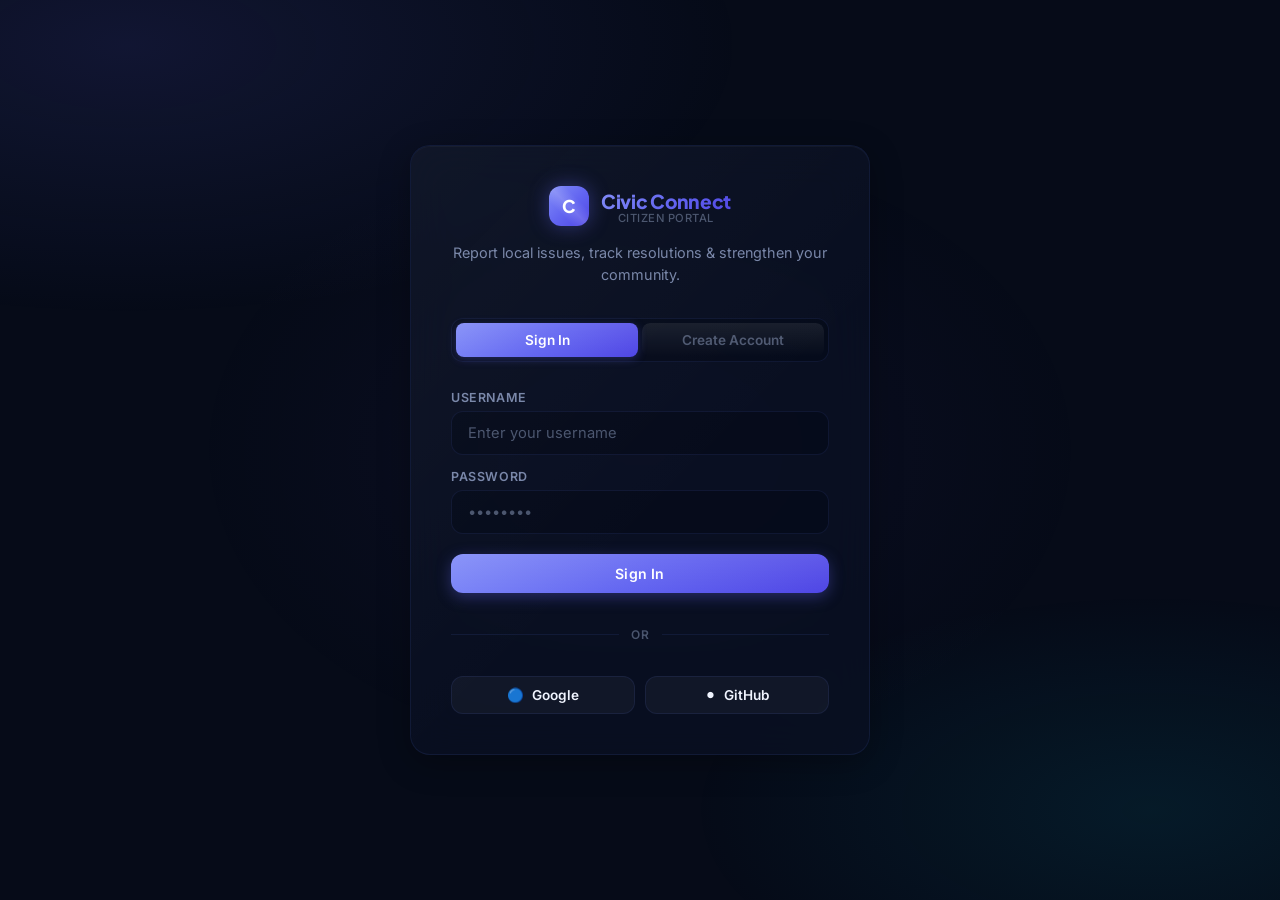
==== dashboard-admin.html @ ac851886 "first commit to main" ====
<!DOCTYPE html>
<html lang="en">
<head>
    <meta charset="UTF-8">
    <meta name="viewport" content="width=device-width, initial-scale=1.0">
    <title>Civic Connect — Admin Control Center</title>
    <meta name="description" content="Super admin and manager control panel for Civic Connect.">
    <link rel="icon" href="data:image/svg+xml,<svg xmlns='http://www.w3.org/2000/svg' viewBox='0 0 100 100'><text y='.9em' font-size='90'>🏛️</text></svg>">
    <link rel="stylesheet" href="css/style.css">
</head>
<body>
    <div id="globalLoader"><div class="spinner"></div><p class="spinner-text">Loading...</p></div>
    <div class="toast-container" id="toastContainer"></div>

    <!-- SIDEBAR -->
    <aside class="drawer" id="sidebarDrawer">
        <div>
            <div class="drawer-header">
                <div class="brand">
                    <div class="brand-logo" style="background: var(--danger-gradient);">C</div>
                    <div>
                        <div class="brand-name">Civic Connect</div>
                        <span class="brand-tagline">Control Center</span>
                    </div>
                </div>
            </div>
            <span class="nav-section-label">Management</span>
            <ul class="nav-list">
                <li class="nav-item active" data-tab="dashboard" onclick="switchViewTab('dashboard')">
                    <span class="nav-icon">📊</span> Overview
                </li>
                <li class="nav-item" data-tab="categories" onclick="switchViewTab('categories')">
                    <span class="nav-icon">🗂️</span> Categories
                </li>
                <li class="nav-item" data-tab="complaints" onclick="switchViewTab('complaints')">
                    <span class="nav-icon">📋</span> All Complaints
                </li>
                <li class="nav-item" data-tab="users" onclick="switchViewTab('users')">
                    <span class="nav-icon">🔐</span> User Directory
                </li>
            </ul>
        </div>
        <div class="drawer-footer">
            <div class="user-pill">
                <div class="user-avatar" id="avatarLetter" style="background: var(--danger-gradient);">S</div>
                <div class="user-info">
                    <span class="user-name" id="profileShortName">Super Admin</span>
                    <span class="user-role" id="profileShortRole">SUPER ADMIN</span>
                </div>
            </div>
            <button class="btn-danger btn-sm" onclick="handleLogout()" style="width: 100%;">Sign Out</button>
        </div>
    </aside>

    <!-- MAIN CONTENT -->
    <main class="main-content">

        <!-- ===== OVERVIEW ===== -->
        <section id="panel-dashboard" class="view-panel active">
            <div class="welcome-banner glass-card" style="background: linear-gradient(135deg, rgba(244,63,94,0.12) 0%, rgba(139,92,246,0.08) 50%, rgba(8,15,31,0.7) 100%); border-color: rgba(244,63,94,0.2);">
                <h1>Control Center, <span id="welcomeUserTitle" style="background: var(--danger-gradient); -webkit-background-clip: text; -webkit-text-fill-color: transparent; background-clip: text;">Admin</span> ⚡</h1>
                <p>Manage system categories, staff accounts, and oversee all citizen complaints.</p>
            </div>
            <div class="stats-grid">
                <div class="glass-card stat-card">
                    <div class="stat-card-top">
                        <span class="stat-label">Server Status</span>
                        <div class="stat-icon success">🖥️</div>
                    </div>
                    <div style="display: flex; align-items: center; gap: 6px;">
                        <div style="width:8px; height:8px; border-radius:50%; background: var(--emerald); box-shadow: 0 0 8px rgba(16,185,129,0.6); animation: pulse 2s infinite;"></div>
                        <span style="color: var(--emerald); font-weight: 700; font-size: 0.9rem;">ONLINE</span>
                    </div>
                </div>
                <div class="glass-card stat-card">
                    <div class="stat-card-top">
                        <span class="stat-label">Your Role</span>
                        <div class="stat-icon danger">🎭</div>
                    </div>
                    <div class="stat-value" id="statUserRole" style="font-size: 0.85rem;">SUPER_ADMIN</div>
                </div>
                <div class="glass-card stat-card">
                    <div class="stat-card-top">
                        <span class="stat-label">Username</span>
                        <div class="stat-icon warning">🪪</div>
                    </div>
                    <div class="stat-value" id="statUsername" style="font-size: 1rem;">—</div>
                </div>
            </div>
        </section>

        <!-- ===== CATEGORIES ===== -->
        <section id="panel-categories" class="view-panel">
            <div class="page-header">
                <h1>System Categories</h1>
                <p>Manage complaint categories that citizens can choose from.</p>
            </div>

            <!-- Add Category Form -->
            <div class="glass-card section-card" style="margin-bottom: 20px;">
                <div class="section-card-header">
                    <h2>Add New Category</h2>
                </div>
                <form id="adminCategoryForm">
                    <div class="form-grid">
                        <div class="form-group">
                            <label>Category Name</label>
                            <div class="input-wrapper">
                                <input type="text" id="catName" placeholder="E.g. Broken Streetlights" required>
                            </div>
                        </div>
                        <div class="form-group">
                            <label>Category Type</label>
                            <div class="input-wrapper">
                                <select id="catType" required>
                                    <option value="" disabled selected>Loading types...</option>
                                </select>
                            </div>
                        </div>
                        <div class="form-group full-width">
                            <button type="submit" class="btn-primary">➕ Create Category</button>
                        </div>
                    </div>
                </form>
            </div>

            <!-- Categories List -->
            <div class="glass-card section-card">
                <div class="section-card-header">
                    <h2>Existing Categories</h2>
                    <button class="btn-secondary btn-sm" onclick="loadSystemCategories()">↻ Refresh</button>
                </div>
                <div id="categoriesListContainer">
                    <div class="empty-state"><div class="spinner"></div></div>
                </div>
            </div>
        </section>

        <!-- ===== ALL COMPLAINTS ===== -->
        <section id="panel-complaints" class="view-panel">
            <div class="page-header">
                <h1>Complaints Management</h1>
                <p>View and manage all citizen complaints across the system.</p>
            </div>

            <!-- Manage Complaint Form -->
            <div class="glass-card section-card" style="margin-bottom: 20px;">
                <div class="section-card-header">
                    <h2>Manage Complaint</h2>
                    <span style="color: var(--text-muted); font-size: 0.8rem;">Click "Manage" in the table below to auto-fill this form</span>
                </div>
                <form id="manageComplaintForm">
                    <div class="form-grid">
                        <div class="form-group full-width">
                            <label>Complaint ID <span style="color:var(--text-muted); font-weight:400; text-transform:none;">(auto-filled)</span></label>
                            <div class="input-wrapper">
                                <input type="text" id="mgmtComplainId" placeholder="Click Manage in table below" readonly required style="cursor:not-allowed; opacity: 0.7;">
                            </div>
                        </div>
                        <div class="form-group">
                            <label>Override Status</label>
                            <div class="input-wrapper">
                                <select id="mgmtStatus">
                                    <option value="">— No change —</option>
                                    <option value="PENDING">PENDING</option>
                                    <option value="ASSIGNED">ASSIGNED</option>
                                    <option value="IN_PROGRESS">IN_PROGRESS</option>
                                    <option value="COMPLETED">COMPLETED</option>
                                    <option value="REJECTED">REJECTED</option>
                                </select>
                            </div>
                        </div>
                        <div class="form-group">
                            <label>Override Priority</label>
                            <div class="input-wrapper">
                                <select id="mgmtPriority">
                                    <option value="">— No change —</option>
                                    <option value="LOW">LOW</option>
                                    <option value="MEDIUM">MEDIUM</option>
                                    <option value="HIGH">HIGH</option>
                                </select>
                            </div>
                        </div>
                        <div class="form-group full-width">
                            <label>Assign Officer <span style="color:var(--text-muted); font-weight:400; text-transform:none;">(optional — auto-sets status to ASSIGNED)</span></label>
                            <div class="input-wrapper">
                                <select id="mgmtOfficerId">
                                    <option value="" selected>— No change / Unassigned —</option>
                                </select>
                            </div>
                        </div>
                        <div class="form-group full-width">
                            <button type="submit" class="btn-primary">⚡ Apply Changes</button>
                        </div>
                    </div>
                </form>
            </div>

            <!-- All Complaints Table -->
            <div class="glass-card section-card">
                <div class="section-card-header">
                    <h2>All Complaints</h2>
                    <button class="btn-secondary btn-sm" onclick="loadAllComplaints()">↻ Refresh</button>
                </div>
                <div id="allComplaintsContainer">
                    <div class="empty-state"><div class="spinner"></div></div>
                </div>
            </div>
        </section>

        <!-- ===== USER & ROLE MANAGEMENT ===== -->
        <section id="panel-users" class="view-panel">
            <div class="page-header">
                <h1>User &amp; Role Management</h1>
                <p>Manage system roles, officer assignments, and account statuses.</p>
            </div>

            <!-- Controls Grid -->
            <div class="form-grid" style="grid-template-columns: 1fr 1fr; margin-bottom: 20px;">
                <!-- Assign Role Form -->
                <div class="glass-card section-card">
                    <div class="section-card-header">
                        <h2>🎖️ Assign Role</h2>
                    </div>
                    <form id="adminRoleForm">
                        <div class="form-stack">
                            <div class="form-group">
                                <label>Target User</label>
                                <div class="input-wrapper">
                                    <select id="roleProfileId" required>
                                        <option value="" disabled selected>Loading users...</option>
                                    </select>
                                </div>
                            </div>
                            <div class="form-group">
                                <label>Role to Assign</label>
                                <div class="input-wrapper">
                                    <select id="roleNameInput" required>
                                        <option value="ROLE_CITIZEN">CITIZEN — Standard User</option>
                                        <option value="ROLE_OFFICER">OFFICER — Field Staff</option>
                                        <option value="ROLE_MANAGER">MANAGER — Operations Lead</option>
                                        <option value="ROLE_SUPER_ADMIN">SUPER ADMIN — Full Access</option>
                                    </select>
                                </div>
                            </div>
                            <button type="submit" class="btn-primary" style="margin-top: 6px;">🎖️ Update User Role</button>
                        </div>
                    </form>
                </div>

                <!-- Account Status Form -->
                <div class="glass-card section-card">
                    <div class="section-card-header">
                        <h2>🔒 Account Status Control</h2>
                    </div>
                    <form id="adminUserForm">
                        <div class="form-stack">
                            <div class="form-group">
                                <label>Target User</label>
                                <div class="input-wrapper">
                                    <select id="staffProfileId" required>
                                        <option value="" disabled selected>Loading users...</option>
                                    </select>
                                </div>
                            </div>
                            <div class="form-group">
                                <label>Account Status</label>
                                <div class="input-wrapper">
                                    <select id="staffStatus" required>
                                        <option value="ACTIVE">✅ ACTIVE</option>
                                        <option value="SUSPENDED">🚫 SUSPENDED</option>
                                        <option value="INACTIVE">⏸️ INACTIVE</option>
                                    </select>
                                </div>
                            </div>
                            <div class="form-group">
                                <label>Status Audit Note</label>
                                <div class="input-wrapper">
                                    <input type="text" id="staffReason" placeholder="Reason for status change..." required>
                                </div>
                            </div>
                            <button type="submit" class="btn-primary" style="margin-top: 6px;">🔒 Update Account Status</button>
                        </div>
                    </form>
                </div>
            </div>

            <!-- Dedicated Create Officer Card -->
            <div class="glass-card section-card" style="margin-bottom: 20px;">
                <div class="section-card-header">
                    <h2>🛡️ Create &amp; Provision New Officer</h2>
                    <span style="font-size:0.78rem; color:var(--text-muted);">Promote User to Field Officer &amp; Set Initial Status</span>
                </div>
                <form id="createOfficerForm">
                    <div class="form-grid">
                        <div class="form-group full-width">
                            <label>Target User Profile</label>
                            <div class="input-wrapper">
                                <select id="officerTargetProfileId" required>
                                    <option value="" disabled selected>Select user profile...</option>
                                </select>
                            </div>
                        </div>
                        <div class="form-group">
                            <label>Initial Status</label>
                            <div class="input-wrapper">
                                <select id="officerAccountStatus" required>
                                    <option value="ACTIVE" selected>✅ ACTIVE</option>
                                    <option value="INACTIVE">⏸️ INACTIVE</option>
                                </select>
                            </div>
                        </div>
                        <div class="form-group">
                            <label>Provisioning Reason / Department Note</label>
                            <div class="input-wrapper">
                                <input type="text" id="officerStatusReason" placeholder="E.g. Appointed as Municipal Field Officer" required>
                            </div>
                        </div>
                        <div class="form-group full-width">
                            <button type="submit" class="btn-primary">🛡️ Provision New Officer</button>
                        </div>
                    </div>
                </form>
            </div>

            <!-- Dedicated Officers Directory -->
            <div class="glass-card section-card" style="margin-bottom: 20px;">
                <div class="section-card-header">
                    <h2>🛡️ Officers Directory</h2>
                    <button class="btn-secondary btn-sm" onclick="loadProfilesForDropdown()">↻ Refresh</button>
                </div>
                <div id="officersDirectoryContainer">
                    <div class="empty-state"><div class="spinner"></div></div>
                </div>
            </div>

            <!-- Dedicated Managers Directory (Super Admin Only) -->
            <div class="glass-card section-card" id="managersDirectoryCard" style="margin-bottom: 20px;">
                <div class="section-card-header">
                    <h2>👥 Managers Directory</h2>
                    <span style="font-size:0.78rem; color:var(--text-muted);">Super Admin Access Only</span>
                </div>
                <div id="managersDirectoryContainer">
                    <div class="empty-state"><div class="spinner"></div></div>
                </div>
            </div>

            <!-- Dedicated Citizens Directory -->
            <div class="glass-card section-card">
                <div class="section-card-header">
                    <h2>👤 Citizens Directory</h2>
                </div>
                <div id="citizensDirectoryContainer">
                    <div class="empty-state"><div class="spinner"></div></div>
                </div>
            </div>
        </section>

    </main>

    <!-- COMPLAINT DETAIL MODAL -->
    <div id="complaintDetailModal" class="modal-overlay hidden">
        <div class="glass-card modal-card" style="max-width: 640px; text-align: left; max-height: 90vh; overflow-y: auto; padding: 28px;">
            <div style="display: flex; justify-content: space-between; align-items: flex-start; margin-bottom: 20px; border-bottom: 1px solid var(--border-color); padding-bottom: 14px;">
                <div>
                    <div style="display: flex; align-items: center; gap: 8px; margin-bottom: 4px;">
                        <span id="modalCompCategory" class="badge low" style="font-size: 0.8rem;">Category</span>
                        <span id="modalCompStatus" class="badge pending">PENDING</span>
                        <span id="modalCompPriority" class="badge high">HIGH</span>
                    </div>
                    <h2 id="modalCompTitle" style="font-family: var(--font-display); font-size: 1.25rem; font-weight: 800; color: white;">Complaint Details</h2>
                    <span id="modalCompId" style="font-family: monospace; font-size: 0.75rem; color: var(--text-muted);">#ID</span>
                </div>
                <button type="button" class="btn-secondary btn-sm" onclick="closeComplaintModal()" style="padding: 4px 10px;">✕ Close</button>
            </div>

            <div style="display: flex; flex-direction: column; gap: 16px;">
                <div>
                    <label class="stat-label">Message / Description</label>
                    <p id="modalCompMessage" style="color: var(--text-primary); font-size: 0.92rem; line-height: 1.6; background: rgba(6,11,24,0.5); padding: 12px; border-radius: var(--radius-md); border: 1px solid var(--border-color); margin-top: 4px; white-space: pre-wrap;"></p>
                </div>

                <div class="form-grid" style="gap: 12px;">
                    <div>
                        <label class="stat-label">Citizen Name</label>
                        <div id="modalCompCitizen" style="color: var(--text-primary); font-weight: 600; margin-top: 2px;">—</div>
                    </div>
                    <div>
                        <label class="stat-label">Assigned Officer</label>
                        <div id="modalCompOfficer" style="color: var(--text-primary); font-weight: 600; margin-top: 2px;">—</div>
                    </div>
                </div>

                <div>
                    <label class="stat-label">Location / Address</label>
                    <div id="modalCompAddress" style="color: var(--text-secondary); font-size: 0.85rem; margin-top: 4px; background: rgba(6,11,24,0.4); padding: 10px; border-radius: var(--radius-md); border: 1px solid var(--border-color);"></div>
                </div>

                <div>
                    <label class="stat-label">Evidence Photos (Citizen)</label>
                    <div id="modalCompImages" class="image-gallery" style="margin-top: 6px; gap: 10px;"></div>
                </div>

                <div>
                    <label class="stat-label">Resolution Proof Photos (Officer)</label>
                    <div id="modalProofImages" class="image-gallery" style="margin-top: 6px; gap: 10px;"></div>
                </div>

                <div style="font-size: 0.75rem; color: var(--text-muted); border-top: 1px solid var(--border-color); padding-top: 10px; display: flex; justify-content: space-between; align-items: center;">
                    <div>
                        <span>Created: <strong id="modalCompCreatedAt" style="color: var(--text-secondary);">—</strong></span>
                        <span style="margin-left: 12px;">Updated: <strong id="modalCompUpdatedAt" style="color: var(--text-secondary);">—</strong></span>
                    </div>
                    <div id="modalActionFooter"></div>
                </div>
            </div>
        </div>
    </div>

    <script src="js/api.js"></script>
    <script src="js/router.js"></script>
    <script src="js/admin.js"></script>
    <script>
        document.addEventListener('DOMContentLoaded', async () => {
            const rolesJSON = sessionStorage.getItem('userRoles');
            if (rolesJSON) {
                const roles = JSON.parse(rolesJSON);
                if (roles.includes('ROLE_SUPER_ADMIN')) {
                    if (document.getElementById('avatarLetter')) document.getElementById('avatarLetter').textContent = 'S';
                    if (document.getElementById('profileShortName')) document.getElementById('profileShortName').textContent = 'Super Admin';
                    if (document.getElementById('profileShortRole')) document.getElementById('profileShortRole').textContent = 'SUPER ADMIN';
                } else if (roles.includes('ROLE_MANAGER')) {
                    if (document.getElementById('avatarLetter')) document.getElementById('avatarLetter').textContent = 'M';
                    if (document.getElementById('profileShortName')) document.getElementById('profileShortName').textContent = 'Manager';
                    if (document.getElementById('profileShortRole')) document.getElementById('profileShortRole').textContent = 'MANAGER';
                }
            }
            await loadProfileData();
            // Load category types for the dropdown
            loadCategoryTypes();
        });

        async function loadCategoryTypes() {
            const res = await apiRequest('/category/category-types', 'GET');
            const select = document.getElementById('catType');
            if (res.status === 200 && res.data) {
                const types = res.data.data || res.data;
                select.innerHTML = '<option value="" disabled selected>Select a type</option>';
                types.forEach(t => {
                    select.innerHTML += `<option value="${t}" style="color:black;">${t.replace(/_/g, ' ')}</option>`;
                });
            }
        }
    </script>
    <style>
        @keyframes pulse { 0%, 100% { opacity: 1; } 50% { opacity: 0.4; } }
    </style>
</body>
</html>
---- css/style.css ----
@import url('https://fonts.googleapis.com/css2?family=Inter:wght@300;400;500;600;700;800;900&family=Plus+Jakarta+Sans:wght@400;500;600;700;800&display=swap');

/* ===== CSS VARIABLES ===== */
:root {
    --bg-void: #030712;
    --bg-main: #060b18;
    --bg-secondary: #080f1f;
    --bg-card: rgba(10, 16, 35, 0.75);
    --bg-card-hover: rgba(14, 22, 46, 0.85);
    --border-color: rgba(99, 125, 255, 0.1);
    --border-glow: rgba(99, 125, 255, 0.25);
    --text-primary: #f0f4ff;
    --text-secondary: #7886a8;
    --text-muted: #4a556e;

    --indigo: #6366f1;
    --violet: #8b5cf6;
    --cyan: #06b6d4;
    --emerald: #10b981;
    --amber: #f59e0b;
    --rose: #f43f5e;

    --primary: var(--indigo);
    --primary-glow: rgba(99, 102, 241, 0.3);
    --primary-gradient: linear-gradient(135deg, #818cf8 0%, #6366f1 50%, #4f46e5 100%);
    --accent-gradient: linear-gradient(135deg, #22d3ee 0%, #06b6d4 100%);
    --danger-gradient: linear-gradient(135deg, #fb7185 0%, #f43f5e 100%);
    --success-gradient: linear-gradient(135deg, #34d399 0%, #10b981 100%);
    --warning-gradient: linear-gradient(135deg, #fbbf24 0%, #f59e0b 100%);
    --hero-gradient: linear-gradient(135deg, #6366f1 0%, #8b5cf6 50%, #06b6d4 100%);

    --font-body: 'Inter', system-ui, sans-serif;
    --font-display: 'Plus Jakarta Sans', system-ui, sans-serif;
    --transition: all 0.25s cubic-bezier(0.4, 0, 0.2, 1);
    --transition-slow: all 0.4s cubic-bezier(0.4, 0, 0.2, 1);

    --radius-sm: 8px;
    --radius-md: 12px;
    --radius-lg: 16px;
    --radius-xl: 20px;
    --radius-2xl: 24px;

    --shadow-sm: 0 2px 8px rgba(0,0,0,0.2);
    --shadow-md: 0 8px 32px rgba(0,0,0,0.3);
    --shadow-glow: 0 0 30px var(--primary-glow);
}

/* ===== GLOBAL RESET ===== */
*, *::before, *::after { box-sizing: border-box; margin: 0; padding: 0; }
html { scroll-behavior: smooth; }
body {
    background-color: var(--bg-main);
    color: var(--text-primary);
    min-height: 100vh;
    display: flex;
    overflow-x: hidden;
    font-family: var(--font-body);
    -webkit-font-smoothing: antialiased;
}

/* ===== ANIMATED BACKGROUND ===== */
body::before {
    content: '';
    position: fixed;
    inset: 0;
    background:
        radial-gradient(ellipse 80% 50% at 10% 5%, rgba(99,102,241,0.12) 0%, transparent 60%),
        radial-gradient(ellipse 60% 40% at 90% 90%, rgba(6,182,212,0.09) 0%, transparent 60%),
        radial-gradient(ellipse 50% 50% at 50% 50%, rgba(139,92,246,0.05) 0%, transparent 70%);
    pointer-events: none;
    z-index: 0;
    animation: bgShift 20s ease-in-out infinite alternate;
}
@keyframes bgShift {
    0%   { opacity: 1; transform: scale(1); }
    100% { opacity: 0.7; transform: scale(1.05); }
}

/* ===== AUTH BODY ===== */
body.auth-body {
    justify-content: center;
    align-items: center;
    padding: 24px;
    min-height: 100vh;
}

/* ===== SCROLLBAR ===== */
::-webkit-scrollbar { width: 5px; height: 5px; }
::-webkit-scrollbar-track { background: transparent; }
::-webkit-scrollbar-thumb { background: rgba(99,102,241,0.3); border-radius: 99px; }
::-webkit-scrollbar-thumb:hover { background: rgba(99,102,241,0.5); }

/* ===== UTILITY ===== */
.hidden { display: none !important; }

/* ===== GLASS CARD ===== */
.glass-card {
    background: var(--bg-card);
    backdrop-filter: blur(20px);
    -webkit-backdrop-filter: blur(20px);
    border: 1px solid var(--border-color);
    border-radius: var(--radius-xl);
    box-shadow: var(--shadow-md), inset 0 1px 0 rgba(255,255,255,0.03);
    position: relative;
    overflow: hidden;
}
.glass-card::before {
    content: '';
    position: absolute;
    inset: 0;
    border-radius: inherit;
    background: linear-gradient(135deg, rgba(255,255,255,0.03) 0%, transparent 60%);
    pointer-events: none;
}

/* ===== BRAND LOGO ===== */
.brand {
    display: flex;
    align-items: center;
    gap: 12px;
    text-decoration: none;
}
.brand-logo {
    width: 40px;
    height: 40px;
    border-radius: var(--radius-md);
    background: var(--primary-gradient);
    display: flex;
    align-items: center;
    justify-content: center;
    font-family: var(--font-display);
    font-weight: 900;
    font-size: 1.1rem;
    color: white;
    box-shadow: 0 0 20px rgba(99,102,241,0.4);
    flex-shrink: 0;
    position: relative;
    overflow: hidden;
}
.brand-logo::after {
    content: '';
    position: absolute;
    top: -50%;
    left: -50%;
    width: 200%;
    height: 200%;
    background: linear-gradient(45deg, transparent 40%, rgba(255,255,255,0.15) 50%, transparent 60%);
    animation: shimmer 3s ease-in-out infinite;
}
@keyframes shimmer {
    0%, 100% { transform: translateX(-100%) translateY(-100%) rotate(45deg); }
    50% { transform: translateX(100%) translateY(100%) rotate(45deg); }
}
.brand-name {
    font-family: var(--font-display);
    font-weight: 800;
    font-size: 1.2rem;
    background: var(--primary-gradient);
    -webkit-background-clip: text;
    -webkit-text-fill-color: transparent;
    background-clip: text;
    letter-spacing: -0.3px;
}
.brand-tagline {
    font-size: 0.7rem;
    color: var(--text-muted);
    font-weight: 500;
    letter-spacing: 0.5px;
    text-transform: uppercase;
    display: block;
    line-height: 1;
}

/* ===== INPUTS ===== */
.form-group {
    display: flex;
    flex-direction: column;
    gap: 6px;
}
.form-group label {
    font-size: 0.78rem;
    font-weight: 600;
    color: var(--text-secondary);
    text-transform: uppercase;
    letter-spacing: 0.6px;
}
.input-wrapper input,
.input-wrapper select,
.input-wrapper textarea {
    width: 100%;
    padding: 12px 16px;
    background: rgba(6, 11, 24, 0.6);
    border: 1.5px solid var(--border-color);
    border-radius: var(--radius-md);
    color: var(--text-primary);
    font-size: 0.92rem;
    font-family: var(--font-body);
    outline: none;
    transition: var(--transition);
    -webkit-appearance: none;
}
.input-wrapper input::placeholder,
.input-wrapper textarea::placeholder { color: var(--text-muted); }
.input-wrapper input:focus,
.input-wrapper select:focus,
.input-wrapper textarea:focus {
    border-color: var(--indigo);
    box-shadow: 0 0 0 3px rgba(99,102,241,0.18), 0 0 20px rgba(99,102,241,0.08);
    background: rgba(6, 11, 24, 0.9);
}
.input-wrapper select option { background: #111827; color: white; }
.input-wrapper input:disabled,
.input-wrapper select:disabled { opacity: 0.5; cursor: not-allowed; }
.input-hint {
    font-size: 0.75rem;
    color: var(--text-muted);
    margin-top: 2px;
}
.input-hint.success { color: var(--emerald); }
.input-hint.error { color: var(--rose); }

/* OLD COMPAT */
.input-group { display: flex; flex-direction: column; gap: 6px; margin-bottom: 18px; }
.input-group label { font-size: 0.78rem; font-weight: 600; color: var(--text-secondary); text-transform: uppercase; letter-spacing: 0.6px; }

/* ===== BUTTONS ===== */
button {
    font-family: var(--font-body);
    font-size: 0.88rem;
    font-weight: 600;
    padding: 11px 22px;
    border-radius: var(--radius-md);
    border: none;
    cursor: pointer;
    display: inline-flex;
    align-items: center;
    justify-content: center;
    gap: 8px;
    transition: var(--transition);
    position: relative;
    overflow: hidden;
}
button::after {
    content: '';
    position: absolute;
    inset: 0;
    background: linear-gradient(180deg, rgba(255,255,255,0.08) 0%, transparent 100%);
    pointer-events: none;
    border-radius: inherit;
}
.btn-primary {
    background: var(--primary-gradient);
    color: #fff;
    width: 100%;
    box-shadow: 0 4px 15px rgba(99,102,241,0.35);
    letter-spacing: 0.2px;
}
.btn-primary:hover { filter: brightness(1.12); box-shadow: 0 6px 25px rgba(99,102,241,0.5); transform: translateY(-1px); }
.btn-primary:active { transform: translateY(0); }

.btn-secondary {
    background: rgba(255,255,255,0.06);
    color: var(--text-primary);
    border: 1px solid var(--border-color);
    width: 100%;
}
.btn-secondary:hover { background: rgba(255,255,255,0.1); border-color: var(--border-glow); }

.btn-danger {
    background: rgba(244,63,94,0.1);
    color: var(--rose);
    border: 1px solid rgba(244,63,94,0.25);
    width: 100%;
}
.btn-danger:hover { background: rgba(244,63,94,0.2); border-color: rgba(244,63,94,0.4); }

.btn-sm {
    padding: 6px 14px;
    font-size: 0.8rem;
    width: auto;
}
.btn-icon {
    padding: 8px;
    width: 36px;
    height: 36px;
    border-radius: var(--radius-sm);
    width: auto;
}

/* ===== LAYOUT SHELL ===== */
.drawer {
    width: 268px;
    background: var(--bg-secondary);
    border-right: 1px solid var(--border-color);
    display: flex;
    flex-direction: column;
    padding: 24px 16px;
    position: fixed;
    top: 0; bottom: 0; left: 0;
    z-index: 100;
    overflow-y: auto;
}
.drawer-header {
    padding: 8px;
    margin-bottom: 28px;
}
.nav-list { list-style: none; display: flex; flex-direction: column; gap: 4px; flex-grow: 1; }
.nav-item {
    display: flex;
    align-items: center;
    gap: 10px;
    padding: 10px 14px;
    border-radius: var(--radius-md);
    color: var(--text-secondary);
    cursor: pointer;
    font-weight: 500;
    font-size: 0.88rem;
    transition: var(--transition);
    position: relative;
    overflow: hidden;
}
.nav-item:hover {
    color: var(--text-primary);
    background: rgba(255,255,255,0.04);
}
.nav-item.active {
    color: white;
    background: rgba(99,102,241,0.15);
    border: 1px solid rgba(99,102,241,0.2);
    font-weight: 600;
}
.nav-item.active::before {
    content: '';
    position: absolute;
    left: 0;
    top: 50%;
    transform: translateY(-50%);
    width: 3px;
    height: 60%;
    background: var(--primary-gradient);
    border-radius: 0 2px 2px 0;
}
.nav-icon { font-size: 1rem; opacity: 0.85; }

.nav-section-label {
    font-size: 0.68rem;
    font-weight: 700;
    text-transform: uppercase;
    letter-spacing: 1px;
    color: var(--text-muted);
    padding: 10px 14px 6px;
    margin-top: 8px;
}

.drawer-footer {
    border-top: 1px solid var(--border-color);
    padding-top: 16px;
    margin-top: 16px;
    display: flex;
    flex-direction: column;
    gap: 12px;
}
.user-pill {
    display: flex;
    align-items: center;
    gap: 10px;
    padding: 10px 12px;
    background: rgba(255,255,255,0.02);
    border-radius: var(--radius-md);
    border: 1px solid var(--border-color);
}
.user-avatar {
    width: 36px;
    height: 36px;
    border-radius: 50%;
    background: var(--primary-gradient);
    display: flex;
    align-items: center;
    justify-content: center;
    font-weight: 700;
    font-size: 0.9rem;
    color: white;
    flex-shrink: 0;
    box-shadow: 0 0 12px rgba(99,102,241,0.3);
}
.user-info { display: flex; flex-direction: column; min-width: 0; }
.user-name { font-weight: 600; font-size: 0.85rem; white-space: nowrap; overflow: hidden; text-overflow: ellipsis; }
.user-role { font-size: 0.7rem; color: var(--text-muted); white-space: nowrap; }

/* ===== MAIN CONTENT ===== */
.main-content {
    margin-left: 268px;
    padding: 32px;
    width: calc(100% - 268px);
    min-height: 100vh;
    position: relative;
    z-index: 1;
}

/* ===== PAGE HEADER ===== */
.page-header {
    margin-bottom: 28px;
}
.page-header h1 {
    font-family: var(--font-display);
    font-size: 1.75rem;
    font-weight: 800;
    letter-spacing: -0.5px;
    color: var(--text-primary);
}
.page-header p {
    color: var(--text-secondary);
    font-size: 0.9rem;
    margin-top: 4px;
}

/* ===== VIEW PANELS ===== */
.view-panel { display: none; animation: panelIn 0.35s cubic-bezier(0.4, 0, 0.2, 1); }
.view-panel.active { display: block; }
@keyframes panelIn {
    from { opacity: 0; transform: translateY(12px); }
    to   { opacity: 1; transform: translateY(0); }
}

/* ===== WELCOME BANNER ===== */
.welcome-banner {
    padding: 32px;
    margin-bottom: 24px;
    background: linear-gradient(135deg, rgba(99,102,241,0.15) 0%, rgba(6,182,212,0.08) 50%, rgba(20,30,48,0.6) 100%);
    border-color: rgba(99,102,241,0.2);
    overflow: hidden;
}
.welcome-banner::after {
    content: '';
    position: absolute;
    right: -60px;
    top: -60px;
    width: 220px;
    height: 220px;
    background: radial-gradient(circle, rgba(99,102,241,0.15) 0%, transparent 70%);
    border-radius: 50%;
    pointer-events: none;
}
.welcome-banner h1 {
    font-family: var(--font-display);
    font-size: 2rem;
    font-weight: 800;
    letter-spacing: -0.5px;
    margin-bottom: 6px;
}
.welcome-banner h1 span {
    background: var(--hero-gradient);
    -webkit-background-clip: text;
    -webkit-text-fill-color: transparent;
    background-clip: text;
}
.welcome-banner p {
    color: var(--text-secondary);
    font-size: 0.9rem;
    max-width: 480px;
}

/* ===== STAT GRID ===== */
.stats-grid {
    display: grid;
    grid-template-columns: repeat(auto-fit, minmax(200px, 1fr));
    gap: 16px;
    margin-bottom: 28px;
}
.stat-card {
    padding: 20px;
    display: flex;
    flex-direction: column;
    gap: 12px;
    transition: var(--transition);
}
.stat-card:hover {
    border-color: var(--border-glow);
    transform: translateY(-2px);
    box-shadow: var(--shadow-md), 0 0 30px rgba(99,102,241,0.08);
}
.stat-card-top {
    display: flex;
    align-items: center;
    justify-content: space-between;
}
.stat-icon {
    width: 40px;
    height: 40px;
    border-radius: var(--radius-md);
    display: flex;
    align-items: center;
    justify-content: center;
    font-size: 1.1rem;
}
.stat-icon.primary { background: rgba(99,102,241,0.15); }
.stat-icon.success { background: rgba(16,185,129,0.15); }
.stat-icon.warning { background: rgba(245,158,11,0.15); }
.stat-icon.danger  { background: rgba(244,63,94,0.15); }
.stat-label { font-size: 0.78rem; color: var(--text-secondary); text-transform: uppercase; letter-spacing: 0.5px; font-weight: 600; }
.stat-value { font-family: var(--font-display); font-size: 1.75rem; font-weight: 800; color: var(--text-primary); letter-spacing: -1px; line-height: 1; }

/* ===== SECTION CARD ===== */
.section-card {
    padding: 24px;
    margin-bottom: 20px;
}
.section-card-header {
    display: flex;
    align-items: center;
    justify-content: space-between;
    margin-bottom: 20px;
    flex-wrap: wrap;
    gap: 12px;
}
.section-card-header h2 {
    font-family: var(--font-display);
    font-size: 1.15rem;
    font-weight: 700;
    letter-spacing: -0.2px;
}

/* ===== FORM GRID ===== */
.form-grid { display: grid; grid-template-columns: 1fr 1fr; gap: 18px; }
.form-group.full-width { grid-column: span 2; }
.form-group.col-3 { grid-column: span 1; }
.form-section-title {
    grid-column: span 2;
    font-size: 0.82rem;
    font-weight: 700;
    color: var(--indigo);
    text-transform: uppercase;
    letter-spacing: 1px;
    border-bottom: 1px solid var(--border-color);
    padding-bottom: 8px;
    margin-top: 8px;
    display: flex;
    align-items: center;
    gap: 8px;
}

/* ===== FILE UPLOAD ===== */
.file-drop-area {
    border: 1.5px dashed var(--border-color);
    background: rgba(6, 11, 24, 0.4);
    border-radius: var(--radius-lg);
    padding: 28px 20px;
    text-align: center;
    cursor: pointer;
    transition: var(--transition);
    display: flex;
    flex-direction: column;
    align-items: center;
    justify-content: center;
    gap: 8px;
    color: var(--text-muted);
}
.file-drop-area:hover, .file-drop-area.dragover {
    border-color: var(--indigo);
    background: rgba(99,102,241,0.05);
    color: var(--text-secondary);
    box-shadow: 0 0 20px rgba(99,102,241,0.08);
}
.file-drop-area input[type="file"] { display: none; }
.file-drop-area .upload-icon { font-size: 2rem; opacity: 0.6; }
.file-drop-area .upload-text { font-size: 0.85rem; font-weight: 500; }
.file-drop-area .upload-subtext { font-size: 0.72rem; color: var(--text-muted); }
.file-count-chip {
    display: inline-flex;
    align-items: center;
    gap: 6px;
    padding: 4px 12px;
    background: rgba(99,102,241,0.15);
    border: 1px solid rgba(99,102,241,0.3);
    border-radius: 99px;
    font-size: 0.78rem;
    font-weight: 600;
    color: var(--indigo);
    margin-top: 4px;
}

/* ===== IMAGE GALLERY ===== */
.image-gallery { display: flex; flex-wrap: wrap; gap: 6px; }
.image-gallery a { display: block; border-radius: var(--radius-sm); overflow: hidden; }
.image-gallery img {
    width: 44px;
    height: 44px;
    object-fit: cover;
    border-radius: var(--radius-sm);
    border: 1.5px solid var(--border-color);
    cursor: pointer;
    transition: var(--transition);
}
.image-gallery img:hover { transform: scale(1.15); border-color: var(--indigo); }
.image-gallery img.proof { border-color: rgba(16,185,129,0.4); }
.no-images { color: var(--text-muted); font-size: 0.8rem; }

/* ===== DATA TABLE ===== */
.table-wrapper {
    overflow-x: auto;
    border-radius: var(--radius-lg);
    border: 1px solid var(--border-color);
}
.data-table {
    width: 100%;
    border-collapse: collapse;
    font-size: 0.875rem;
    min-width: 580px;
}
.data-table thead { background: rgba(255,255,255,0.02); }
.data-table th {
    padding: 12px 16px;
    text-align: left;
    color: var(--text-muted);
    font-weight: 700;
    text-transform: uppercase;
    font-size: 0.7rem;
    letter-spacing: 0.8px;
    border-bottom: 1px solid var(--border-color);
    white-space: nowrap;
}
.data-table td {
    padding: 13px 16px;
    border-bottom: 1px solid rgba(99,102,241,0.05);
    vertical-align: middle;
    color: var(--text-secondary);
}
.data-table td:first-child { color: var(--text-primary); font-weight: 600; }
.data-table tr:last-child td { border-bottom: none; }
.data-table tbody tr { transition: var(--transition); }
.data-table tbody tr:hover { background: rgba(255,255,255,0.02); }

.empty-state {
    text-align: center;
    padding: 48px 24px;
    color: var(--text-muted);
}
.empty-state .empty-icon { font-size: 3rem; opacity: 0.4; margin-bottom: 12px; }
.empty-state p { font-size: 0.9rem; }

/* ===== BADGES ===== */
.badge {
    display: inline-flex;
    align-items: center;
    gap: 5px;
    padding: 3px 10px;
    border-radius: 99px;
    font-size: 0.72rem;
    font-weight: 700;
    letter-spacing: 0.3px;
    white-space: nowrap;
}
.badge::before { content: '●'; font-size: 0.5rem; }
.badge.active, .badge.completed    { background: rgba(16,185,129,0.12); color: #34d399; border: 1px solid rgba(16,185,129,0.2); }
.badge.pending, .badge.assigned    { background: rgba(245,158,11,0.12); color: #fbbf24; border: 1px solid rgba(245,158,11,0.2); }
.badge.in_progress                 { background: rgba(6,182,212,0.12); color: #22d3ee; border: 1px solid rgba(6,182,212,0.2); }
.badge.rejected, .badge.suspended, .badge.deleted, .badge.inactive { background: rgba(244,63,94,0.12); color: #fb7185; border: 1px solid rgba(244,63,94,0.2); }
.badge.high    { background: rgba(244,63,94,0.12); color: #fb7185; border: 1px solid rgba(244,63,94,0.2); }
.badge.medium  { background: rgba(245,158,11,0.12); color: #fbbf24; border: 1px solid rgba(245,158,11,0.2); }
.badge.low     { background: rgba(99,102,241,0.12); color: #818cf8; border: 1px solid rgba(99,102,241,0.2); }

/* ===== TOAST NOTIFICATION ===== */
.toast-container {
    position: fixed;
    bottom: 24px;
    right: 24px;
    z-index: 9999;
    display: flex;
    flex-direction: column;
    gap: 10px;
    pointer-events: none;
}
.toast {
    background: rgba(10, 16, 35, 0.95);
    backdrop-filter: blur(20px);
    border: 1px solid var(--border-color);
    border-radius: var(--radius-lg);
    padding: 14px 18px;
    display: flex;
    align-items: center;
    gap: 12px;
    min-width: 280px;
    max-width: 380px;
    box-shadow: var(--shadow-md);
    animation: toastIn 0.35s cubic-bezier(0.4,0,0.2,1);
    pointer-events: all;
}
.toast.exiting { animation: toastOut 0.3s ease forwards; }
@keyframes toastIn { from { opacity: 0; transform: translateX(50px); } to { opacity: 1; transform: translateX(0); } }
@keyframes toastOut { from { opacity: 1; transform: translateX(0); } to { opacity: 0; transform: translateX(50px); } }
.toast-icon { font-size: 1.2rem; flex-shrink: 0; }
.toast-body { flex: 1; }
.toast-title { font-weight: 700; font-size: 0.85rem; color: var(--text-primary); }
.toast-message { font-size: 0.78rem; color: var(--text-secondary); margin-top: 2px; }
.toast.success { border-color: rgba(16,185,129,0.3); }
.toast.success .toast-icon { color: var(--emerald); }
.toast.error { border-color: rgba(244,63,94,0.3); }
.toast.error .toast-icon { color: var(--rose); }
.toast.info { border-color: rgba(6,182,212,0.3); }
.toast.info .toast-icon { color: var(--cyan); }
.toast.warning { border-color: rgba(245,158,11,0.3); }
.toast.warning .toast-icon { color: var(--amber); }

/* ===== GLOBAL LOADER ===== */
#globalLoader {
    position: fixed;
    inset: 0;
    background: rgba(3, 7, 18, 0.8);
    backdrop-filter: blur(4px);
    z-index: 9999;
    display: flex;
    flex-direction: column;
    justify-content: center;
    align-items: center;
    gap: 16px;
    opacity: 0;
    pointer-events: none;
    transition: opacity 0.3s;
}
#globalLoader.active { opacity: 1; pointer-events: all; }
.spinner {
    width: 40px;
    height: 40px;
    border: 3px solid rgba(99,102,241,0.2);
    border-top-color: var(--indigo);
    border-radius: 50%;
    animation: spin 0.8s linear infinite;
}
.spinner-text { color: var(--text-secondary); font-size: 0.85rem; font-weight: 500; }
@keyframes spin { to { transform: rotate(360deg); } }

/* ===== AUTH CARD STYLES ===== */
.auth-card {
    width: 100%;
    max-width: 460px;
    padding: 40px;
}
.auth-brand-area {
    text-align: center;
    margin-bottom: 32px;
}
.auth-brand-area .brand { justify-content: center; margin-bottom: 16px; }
.auth-tagline {
    color: var(--text-secondary);
    font-size: 0.9rem;
    line-height: 1.5;
}
.auth-tabs {
    display: flex;
    background: rgba(6,11,24,0.6);
    padding: 4px;
    border-radius: var(--radius-md);
    border: 1px solid var(--border-color);
    margin-bottom: 28px;
    gap: 4px;
}
.auth-tab {
    flex: 1;
    padding: 9px;
    border-radius: var(--radius-sm);
    background: transparent;
    border: none;
    color: var(--text-muted);
    font-size: 0.85rem;
    font-weight: 600;
    cursor: pointer;
    transition: var(--transition);
    width: auto;
}
.auth-tab.active {
    background: var(--primary-gradient);
    color: white;
    box-shadow: 0 2px 10px rgba(99,102,241,0.3);
}
.auth-divider {
    display: flex;
    align-items: center;
    gap: 12px;
    margin: 20px 0;
    color: var(--text-muted);
    font-size: 0.75rem;
    font-weight: 600;
    text-transform: uppercase;
    letter-spacing: 1px;
}
.auth-divider::before, .auth-divider::after {
    content: '';
    flex: 1;
    height: 1px;
    background: var(--border-color);
}
.oauth-buttons { display: flex; gap: 10px; }
.oauth-btn {
    flex: 1;
    padding: 10px;
    background: rgba(255,255,255,0.04);
    border: 1px solid var(--border-color);
    border-radius: var(--radius-md);
    color: var(--text-primary);
    text-decoration: none;
    text-align: center;
    font-size: 0.85rem;
    font-weight: 600;
    transition: var(--transition);
    display: flex;
    align-items: center;
    justify-content: center;
    gap: 8px;
}
.oauth-btn:hover { background: rgba(255,255,255,0.08); border-color: var(--border-glow); }
.form-stack { display: flex; flex-direction: column; gap: 14px; }

/* ===== OTP MODAL ===== */
.modal-overlay {
    position: fixed;
    inset: 0;
    background: rgba(3,7,18,0.7);
    backdrop-filter: blur(8px);
    display: flex;
    justify-content: center;
    align-items: center;
    z-index: 1000;
    animation: fadeIn 0.2s ease;
}
@keyframes fadeIn { from { opacity: 0; } to { opacity: 1; } }
.modal-card {
    width: 100%;
    max-width: 420px;
    padding: 36px;
    text-align: center;
    animation: modalIn 0.3s cubic-bezier(0.34, 1.56, 0.64, 1);
}
@keyframes modalIn {
    from { opacity: 0; transform: scale(0.9) translateY(20px); }
    to   { opacity: 1; transform: scale(1) translateY(0); }
}
.modal-icon { font-size: 3rem; margin-bottom: 12px; }
.modal-title { font-family: var(--font-display); font-size: 1.4rem; font-weight: 800; margin-bottom: 8px; }
.modal-subtitle { color: var(--text-secondary); font-size: 0.85rem; line-height: 1.5; margin-bottom: 24px; }
.otp-input {
    text-align: center;
    letter-spacing: 0.6em;
    font-size: 1.8rem;
    font-weight: 700;
    padding: 16px !important;
    margin-bottom: 20px;
    font-family: var(--font-display) !important;
}
.otp-resend { font-size: 0.8rem; color: var(--text-muted); margin-top: 12px; }
.otp-resend a { color: var(--indigo); cursor: pointer; text-decoration: underline; }

/* ===== AVAILABILITY INDICATORS ===== */
.availability-indicator { display: flex; align-items: center; gap: 5px; font-size: 0.75rem; margin-top: 4px; }
.availability-indicator.checking { color: var(--text-muted); }
.availability-indicator.available { color: var(--emerald); }
.availability-indicator.taken { color: var(--rose); }

/* ===== PROFILE AVATAR LARGE ===== */
.profile-avatar-lg {
    width: 72px;
    height: 72px;
    border-radius: 50%;
    background: var(--primary-gradient);
    display: flex;
    align-items: center;
    justify-content: center;
    font-size: 1.8rem;
    font-weight: 800;
    color: white;
    box-shadow: 0 0 25px rgba(99,102,241,0.35);
    flex-shrink: 0;
}

/* ===== RESPONSIVE ===== */
@media (max-width: 900px) {
    .drawer { display: none; }
    .main-content { margin-left: 0; width: 100%; padding: 20px 16px; }
    .form-grid { grid-template-columns: 1fr; }
    .form-group.full-width { grid-column: span 1; }
    .form-section-title { grid-column: span 1; }
    .stats-grid { grid-template-columns: 1fr 1fr; }
}
@media (max-width: 540px) {
    .stats-grid { grid-template-columns: 1fr; }
    .auth-card { padding: 28px 20px; }
    .welcome-banner { padding: 22px; }
    .welcome-banner h1 { font-size: 1.5rem; }
}
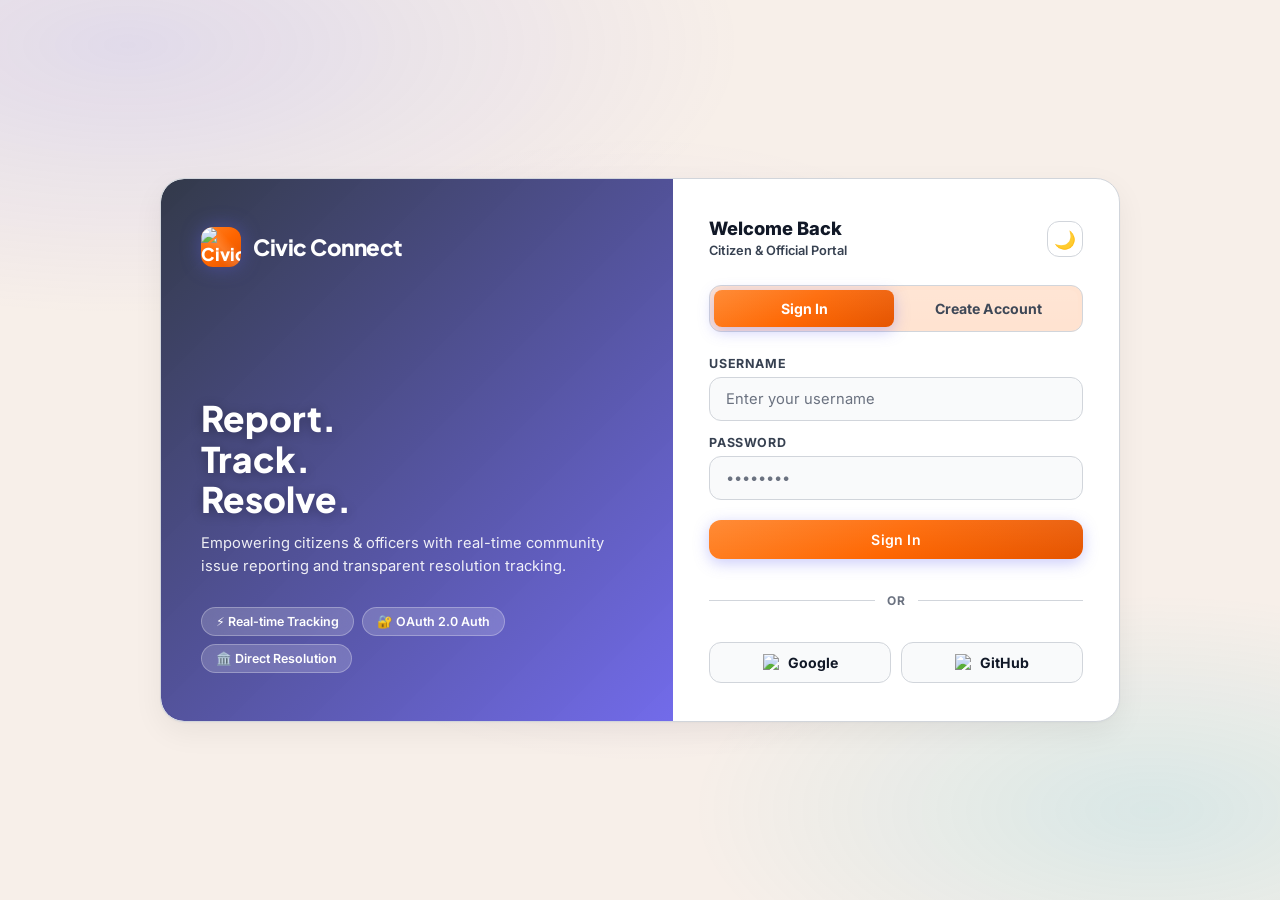
==== commit 968ad034: "new ui revamp" ====
--- a/dashboard-admin.html
+++ b/dashboard-admin.html
@@ -7,46 +7,71 @@
     <meta name="description" content="Super admin and manager control panel for Civic Connect.">
     <link rel="icon" href="data:image/svg+xml,<svg xmlns='http://www.w3.org/2000/svg' viewBox='0 0 100 100'><text y='.9em' font-size='90'>🏛️</text></svg>">
     <link rel="stylesheet" href="css/style.css">
+    <script>
+        (function() {
+            const token = sessionStorage.getItem('accessToken') || localStorage.getItem('accessToken');
+            if (!token) {
+                window.location.replace('index.html');
+            }
+        })();
+    </script>
 </head>
 <body>
     <div id="globalLoader"><div class="spinner"></div><p class="spinner-text">Loading...</p></div>
     <div class="toast-container" id="toastContainer"></div>
 
+    <!-- MOBILE HEADER BAR -->
+    <div class="mobile-header-bar">
+        <button class="mobile-menu-btn" onclick="toggleMobileDrawer()" aria-label="Toggle Navigation">
+            <span>☰</span>
+        </button>
+        <div class="brand">
+            <div class="brand-logo" style="background: var(--danger-gradient);"><img src="https://images.unsplash.com/photo-1486406146926-c627a92ad1ab?auto=format&fit=crop&w=120&q=80" alt="Civic Connect Logo"></div>
+            <div class="brand-name">Civic Connect</div>
+        </div>
+        <button type="button" onclick="toggleTheme()" class="theme-toggle-btn" title="Toggle Theme" style="margin-left: auto;">🌙</button>
+    </div>
+    <div class="drawer-backdrop" id="drawerBackdrop" onclick="toggleMobileDrawer()"></div>
+
     <!-- SIDEBAR -->
     <aside class="drawer" id="sidebarDrawer">
         <div>
-            <div class="drawer-header">
+            <div class="drawer-header" style="display: flex; align-items: center; justify-content: space-between;">
                 <div class="brand">
-                    <div class="brand-logo" style="background: var(--danger-gradient);">C</div>
+                    <div class="brand-logo" style="background: var(--danger-gradient);"><img src="https://images.unsplash.com/photo-1486406146926-c627a92ad1ab?auto=format&fit=crop&w=120&q=80" alt="Civic Connect Logo"></div>
                     <div>
                         <div class="brand-name">Civic Connect</div>
                         <span class="brand-tagline">Control Center</span>
                     </div>
                 </div>
+                <button type="button" class="drawer-close-btn" onclick="toggleMobileDrawer()" aria-label="Close Menu">✕</button>
             </div>
             <span class="nav-section-label">Management</span>
             <ul class="nav-list">
                 <li class="nav-item active" data-tab="dashboard" onclick="switchViewTab('dashboard')">
-                    <span class="nav-icon">📊</span> Overview
+                    <span class="nav-icon"><svg class="svg-icon" viewBox="0 0 24 24"><path d="M19 3H5c-1.1 0-2 .9-2 2v14c0 1.1.9 2 2 2h14c1.1 0 2-.9 2-2V5c0-1.1-.9-2-2-2zM9 17H7v-7h2v7zm4 0h-2V7h2v10zm4 0h-2v-4h2v4z"/></svg></span> Overview
                 </li>
                 <li class="nav-item" data-tab="categories" onclick="switchViewTab('categories')">
-                    <span class="nav-icon">🗂️</span> Categories
+                    <span class="nav-icon"><svg class="svg-icon" viewBox="0 0 24 24"><path d="M17.63 5.84C17.27 5.33 16.67 5 16 5L5 5.01C3.9 5.01 3 5.9 3 7v10c0 1.1.9 1.99 2 1.99L16 19c.67 0 1.27-.33 1.63-.84L22 12l-4.37-6.16z"/></svg></span> Categories
                 </li>
                 <li class="nav-item" data-tab="complaints" onclick="switchViewTab('complaints')">
-                    <span class="nav-icon">📋</span> All Complaints
+                    <span class="nav-icon"><svg class="svg-icon" viewBox="0 0 24 24"><path d="M19 3h-4.18C14.4 1.84 13.3 1 12 1c-1.3 0-2.4.84-2.82 2H5c-1.1 0-2 .9-2 2v14c0 1.1.9 2 2 2h14c1.1 0 2-.9 2-2V5c0-1.1-.9-2-2-2zm-7 0c.55 0 1 .45 1 1s-.45 1-1 1-1-.45-1-1 .45-1 1-1zm2 14H7v-2h7v2zm3-4H7v-2h10v2zm0-4H7V7h10v2z"/></svg></span> All Complaints
                 </li>
                 <li class="nav-item" data-tab="users" onclick="switchViewTab('users')">
-                    <span class="nav-icon">🔐</span> User Directory
+                    <span class="nav-icon"><svg class="svg-icon" viewBox="0 0 24 24"><path d="M16 11c1.66 0 2.99-1.34 2.99-3S17.66 5 16 5c-1.66 0-3 1.34-3 3s1.34 3 3 3zm-8 0c1.66 0 2.99-1.34 2.99-3S9.66 5 8 5C6.34 5 5 6.34 5 8s1.34 3 3 3zm0 2c-2.33 0-7 1.17-7 3.5V19h14v-2.5c0-2.33-4.67-3.5-7-3.5zm8 0c-.29 0-.62.02-.97.05 1.16.84 1.97 1.97 1.97 3.45V19h6v-2.5c0-2.33-4.67-3.5-7-3.5z"/></svg></span> User Directory
                 </li>
             </ul>
         </div>
         <div class="drawer-footer">
-            <div class="user-pill">
-                <div class="user-avatar" id="avatarLetter" style="background: var(--danger-gradient);">S</div>
-                <div class="user-info">
-                    <span class="user-name" id="profileShortName">Super Admin</span>
-                    <span class="user-role" id="profileShortRole">SUPER ADMIN</span>
-                </div>
+            <div style="display: flex; align-items: center; justify-content: space-between; gap: 8px;">
+                <div class="user-pill" style="flex-grow: 1;">
+                    <div class="user-avatar" id="avatarLetter" style="background: var(--danger-gradient);">A</div>
+                    <div class="user-info">
+                        <span class="user-name" id="profileShortName">Loading...</span>
+                        <span class="user-role" id="profileShortRole">SUPER ADMIN</span>
+                    </div>
+                </div>
+                <button type="button" onclick="toggleTheme()" class="theme-toggle-btn" title="Toggle Theme">🌙</button>
             </div>
             <button class="btn-danger btn-sm" onclick="handleLogout()" style="width: 100%;">Sign Out</button>
         </div>
@@ -194,6 +219,25 @@
                         </div>
                     </div>
                 </form>
+            </div>
+
+            <!-- STANDALONE SEARCH COMPONENT CARD -->
+            <div class="glass-card search-card-wrapper">
+                <div class="section-card-header" style="margin-bottom: 12px;">
+                    <h3 style="font-size: 1.05rem; display: flex; align-items: center; gap: 8px;">
+                        <span>🔍</span> Search &amp; Filter Complaints
+                    </h3>
+                    <span class="search-badge-tag">Auto-Suggest Enabled</span>
+                </div>
+                <div class="search-bar-container">
+                    <span class="search-bar-icon">🔍</span>
+                    <input type="text" id="globalComplaintSearch" class="search-input-field" placeholder="Search complaints globally (message, category, location...)" autocomplete="off">
+                    <span id="searchLocalLoader" class="search-local-spinner hidden"></span>
+                    <button type="button" id="globalSearchClearBtn" class="search-clear-btn" onclick="triggerGlobalClear()">✕</button>
+                    <button type="button" class="search-action-btn" onclick="triggerGlobalSearch()">Search</button>
+                    <button type="button" class="search-reset-btn" onclick="triggerGlobalClear()">Clear</button>
+                    <div id="globalSearchSuggestions" class="search-dropdown"></div>
+                </div>
             </div>
 
             <!-- All Complaints Table -->
--- a/css/style.css
+++ b/css/style.css
@@ -1,33 +1,33 @@
 @import url('https://fonts.googleapis.com/css2?family=Inter:wght@300;400;500;600;700;800;900&family=Plus+Jakarta+Sans:wght@400;500;600;700;800&display=swap');
 
 /* ===== CSS VARIABLES ===== */
-:root {
-    --bg-void: #030712;
-    --bg-main: #060b18;
-    --bg-secondary: #080f1f;
-    --bg-card: rgba(10, 16, 35, 0.75);
-    --bg-card-hover: rgba(14, 22, 46, 0.85);
-    --border-color: rgba(99, 125, 255, 0.1);
-    --border-glow: rgba(99, 125, 255, 0.25);
-    --text-primary: #f0f4ff;
-    --text-secondary: #7886a8;
-    --text-muted: #4a556e;
-
-    --indigo: #6366f1;
-    --violet: #8b5cf6;
-    --cyan: #06b6d4;
-    --emerald: #10b981;
-    --amber: #f59e0b;
-    --rose: #f43f5e;
-
-    --primary: var(--indigo);
-    --primary-glow: rgba(99, 102, 241, 0.3);
-    --primary-gradient: linear-gradient(135deg, #818cf8 0%, #6366f1 50%, #4f46e5 100%);
-    --accent-gradient: linear-gradient(135deg, #22d3ee 0%, #06b6d4 100%);
-    --danger-gradient: linear-gradient(135deg, #fb7185 0%, #f43f5e 100%);
-    --success-gradient: linear-gradient(135deg, #34d399 0%, #10b981 100%);
-    --warning-gradient: linear-gradient(135deg, #fbbf24 0%, #f59e0b 100%);
-    --hero-gradient: linear-gradient(135deg, #6366f1 0%, #8b5cf6 50%, #06b6d4 100%);
+:root, [data-theme="light"] {
+    /* LIGHT MODE (ORANGE BRAND WITH HIGH-CONTRAST CRISP READABILITY) */
+    --bg-void: #fff9f5;
+    --bg-main: #f7efe9;
+    --bg-secondary: #ffffff;
+    --bg-card: #ffffff;
+    --bg-card-hover: #fff3eb;
+    --border-color: #d1d5db;
+    --border-glow: rgba(254, 102, 1, 0.4);
+    --text-primary: #111827;
+    --text-secondary: #374151;
+    --text-muted: #6b7280;
+    --tabs-bg: #ffe3d1;
+
+    --orange: #fe6601;
+    --emerald: #1fad37;
+    --amber: #ffbf00;
+    --rose: #dc1616;
+
+    --primary: var(--orange);
+    --primary-glow: rgba(254, 102, 1, 0.25);
+    --primary-gradient: linear-gradient(135deg, #ff8226 0%, #fe6601 50%, #e55400 100%);
+    --accent-gradient: linear-gradient(135deg, #ff9547 0%, #fe6601 100%);
+    --danger-gradient: linear-gradient(135deg, #ef4444 0%, #dc1616 100%);
+    --success-gradient: linear-gradient(135deg, #22c55e 0%, #1fad37 100%);
+    --warning-gradient: linear-gradient(135deg, #ffca28 0%, #ffbf00 100%);
+    --hero-gradient: linear-gradient(135deg, #ff8226 0%, #fe6601 50%, #dc1616 100%);
 
     --font-body: 'Inter', system-ui, sans-serif;
     --font-display: 'Plus Jakarta Sans', system-ui, sans-serif;
@@ -40,14 +40,93 @@
     --radius-xl: 20px;
     --radius-2xl: 24px;
 
-    --shadow-sm: 0 2px 8px rgba(0,0,0,0.2);
-    --shadow-md: 0 8px 32px rgba(0,0,0,0.3);
-    --shadow-glow: 0 0 30px var(--primary-glow);
-}
-
-/* ===== GLOBAL RESET ===== */
-*, *::before, *::after { box-sizing: border-box; margin: 0; padding: 0; }
-html { scroll-behavior: smooth; }
+    --shadow-sm: 0 1px 3px rgba(25, 10, 0, 0.05);
+    --shadow-md: 0 10px 30px rgba(25, 10, 0, 0.06), 0 1px 3px rgba(25, 10, 0, 0.04);
+    --shadow-glow: 0 0 25px var(--primary-glow);
+    --glass-blur: blur(20px) saturate(180%);
+    --glass-specular: linear-gradient(135deg, rgba(255, 255, 255, 0.3) 0%, rgba(255, 255, 255, 0) 100%);
+    --input-bg: #f9fafb;
+    --input-bg-focus: #ffffff;
+
+    --nav-active-bg: linear-gradient(135deg, #ff8226 0%, #fe6601 100%);
+    --nav-active-color: #ffffff;
+    --nav-hover-bg: #ffe3d1;
+
+    --welcome-bg: linear-gradient(135deg, #fff3eb 0%, #ffe3d1 60%, #fff9f5 100%);
+    --welcome-border: #ffd0b0;
+    --welcome-title-color: #111827;
+    --welcome-subtext-color: #374151;
+
+    --table-header-bg: #fff3eb;
+    --table-hover-bg: #ffe3d1;
+}
+
+[data-theme="dark"] {
+    /* DARK MODE (BLUE NIGHT PALETTE WITH ELECTRIC ACCENTS) */
+    --bg-void: #05070a;
+    --bg-main: #05070a;
+    --bg-secondary: #0e1015;
+    --bg-card: #0e1015;
+    --bg-card-hover: #181b24;
+    --border-color: #505050;
+    --border-glow: rgba(0, 149, 255, 0.4);
+    --text-primary: #ffffff;
+    --text-secondary: #d1d5db;
+    --text-muted: #807771;
+    --tabs-bg: #181b24;
+
+    --blue: #0095ff;
+    --emerald: #1fad37;
+    --amber: #ffbf00;
+    --rose: #dc1616;
+
+    --primary: var(--blue);
+    --primary-glow: rgba(0, 149, 255, 0.3);
+    --primary-gradient: linear-gradient(135deg, #38bdf8 0%, #0095ff 50%, #0284c7 100%);
+    --accent-gradient: linear-gradient(135deg, #22d3ee 0%, #0095ff 100%);
+    --danger-gradient: linear-gradient(135deg, #ef4444 0%, #dc1616 100%);
+    --success-gradient: linear-gradient(135deg, #22c55e 0%, #1fad37 100%);
+    --warning-gradient: linear-gradient(135deg, #ffca28 0%, #ffbf00 100%);
+    --hero-gradient: linear-gradient(135deg, #38bdf8 0%, #0095ff 50%, #818cf8 100%);
+
+    --shadow-sm: 0 2px 8px rgba(0, 0, 0, 0.3);
+    --shadow-md: 0 12px 40px rgba(0, 0, 0, 0.5);
+    
+    --glass-blur: blur(40px) saturate(180%);
+    --glass-specular: linear-gradient(135deg, rgba(255, 255, 255, 0.08) 0%, rgba(255, 255, 255, 0) 100%);
+    --input-bg: #181b24;
+    --input-bg-focus: #242936;
+
+    --nav-active-bg: linear-gradient(135deg, #38bdf8 0%, #0095ff 100%);
+    --nav-active-color: #ffffff;
+    --nav-hover-bg: #1f2430;
+
+    --welcome-bg: linear-gradient(135deg, rgba(0, 149, 255, 0.2) 0%, rgba(14, 16, 21, 0.9) 100%);
+    --welcome-border: rgba(0, 149, 255, 0.35);
+    --welcome-title-color: #ffffff;
+    --welcome-subtext-color: #d1d5db;
+
+    --table-header-bg: #181b24;
+    --table-hover-bg: #1f2430;
+}
+
+/* ===== GLOBAL RESET & TYPOGRAPHY ===== */
+*,
+*::before,
+*::after {
+    box-sizing: border-box;
+    margin: 0;
+    padding: 0;
+}
+
+h1, h2, h3, h4, h5, h6 {
+    color: var(--text-primary);
+}
+
+html {
+    scroll-behavior: smooth;
+}
+
 body {
     background-color: var(--bg-main);
     color: var(--text-primary);
@@ -56,6 +135,29 @@
     overflow-x: hidden;
     font-family: var(--font-body);
     -webkit-font-smoothing: antialiased;
+    -moz-osx-font-smoothing: grayscale;
+}
+
+/* SVG ICON SYSTEM */
+.svg-icon {
+    width: 1.1em;
+    height: 1.1em;
+    fill: currentColor;
+    display: inline-block;
+    vertical-align: middle;
+    flex-shrink: 0;
+}
+.svg-icon-sm { width: 0.9em; height: 0.9em; }
+.svg-icon-lg { width: 1.4em; height: 1.4em; }
+
+/* ACCESSIBILITY: PREFERS REDUCED MOTION */
+@media (prefers-reduced-motion: reduce) {
+    *, *::before, *::after {
+        animation-duration: 0.01ms !important;
+        animation-iteration-count: 1 !important;
+        transition-duration: 0.01ms !important;
+        scroll-behavior: auto !important;
+    }
 }
 
 /* ===== ANIMATED BACKGROUND ===== */
@@ -64,16 +166,24 @@
     position: fixed;
     inset: 0;
     background:
-        radial-gradient(ellipse 80% 50% at 10% 5%, rgba(99,102,241,0.12) 0%, transparent 60%),
-        radial-gradient(ellipse 60% 40% at 90% 90%, rgba(6,182,212,0.09) 0%, transparent 60%),
-        radial-gradient(ellipse 50% 50% at 50% 50%, rgba(139,92,246,0.05) 0%, transparent 70%);
+        radial-gradient(ellipse 80% 50% at 10% 5%, rgba(99, 102, 241, 0.15) 0%, transparent 60%),
+        radial-gradient(ellipse 60% 40% at 90% 90%, rgba(6, 182, 212, 0.12) 0%, transparent 60%),
+        radial-gradient(ellipse 50% 50% at 50% 50%, rgba(139, 92, 246, 0.1) 0%, transparent 70%);
     pointer-events: none;
     z-index: 0;
     animation: bgShift 20s ease-in-out infinite alternate;
 }
+
 @keyframes bgShift {
-    0%   { opacity: 1; transform: scale(1); }
-    100% { opacity: 0.7; transform: scale(1.05); }
+    0% {
+        opacity: 1;
+        transform: scale(1);
+    }
+
+    100% {
+        opacity: 0.7;
+        transform: scale(1.05);
+    }
 }
 
 /* ===== AUTH BODY ===== */
@@ -85,32 +195,79 @@
 }
 
 /* ===== SCROLLBAR ===== */
-::-webkit-scrollbar { width: 5px; height: 5px; }
-::-webkit-scrollbar-track { background: transparent; }
-::-webkit-scrollbar-thumb { background: rgba(99,102,241,0.3); border-radius: 99px; }
-::-webkit-scrollbar-thumb:hover { background: rgba(99,102,241,0.5); }
+::-webkit-scrollbar {
+    width: 5px;
+    height: 5px;
+}
+
+::-webkit-scrollbar-track {
+    background: transparent;
+}
+
+::-webkit-scrollbar-thumb {
+    background: rgba(99, 102, 241, 0.3);
+    border-radius: 99px;
+}
+
+::-webkit-scrollbar-thumb:hover {
+    background: rgba(99, 102, 241, 0.5);
+}
 
 /* ===== UTILITY ===== */
-.hidden { display: none !important; }
+.hidden {
+    display: none !important;
+}
+
+/* ===== THEME TOGGLE BUTTON ===== */
+.theme-toggle-btn {
+    background: var(--bg-card);
+    border: 1px solid var(--border-color);
+    color: var(--text-primary);
+    width: 36px;
+    height: 36px;
+    border-radius: var(--radius-md);
+    display: inline-flex;
+    align-items: center;
+    justify-content: center;
+    cursor: pointer;
+    font-size: 1.1rem;
+    transition: var(--transition);
+    backdrop-filter: var(--glass-blur);
+    padding: 0;
+    flex-shrink: 0;
+}
+
+.theme-toggle-btn:hover {
+    background: var(--bg-card-hover);
+    border-color: var(--border-glow);
+    transform: translateY(-1px);
+}
 
 /* ===== GLASS CARD ===== */
 .glass-card {
     background: var(--bg-card);
-    backdrop-filter: blur(20px);
-    -webkit-backdrop-filter: blur(20px);
+    backdrop-filter: var(--glass-blur);
+    -webkit-backdrop-filter: var(--glass-blur);
     border: 1px solid var(--border-color);
     border-radius: var(--radius-xl);
-    box-shadow: var(--shadow-md), inset 0 1px 0 rgba(255,255,255,0.03);
+    box-shadow: var(--shadow-md);
     position: relative;
     overflow: hidden;
 }
+
 .glass-card::before {
     content: '';
     position: absolute;
     inset: 0;
     border-radius: inherit;
-    background: linear-gradient(135deg, rgba(255,255,255,0.03) 0%, transparent 60%);
+    background: var(--glass-specular);
     pointer-events: none;
+    z-index: 0;
+}
+
+.glass-card > * {
+    position: relative;
+    z-index: 1;
 }
 
 /* ===== BRAND LOGO ===== */
@@ -120,6 +277,7 @@
     gap: 12px;
     text-decoration: none;
 }
+
 .brand-logo {
     width: 40px;
     height: 40px;
@@ -132,11 +290,18 @@
     font-weight: 900;
     font-size: 1.1rem;
     color: white;
-    box-shadow: 0 0 20px rgba(99,102,241,0.4);
+    box-shadow: 0 0 20px rgba(99, 102, 241, 0.4);
     flex-shrink: 0;
     position: relative;
     overflow: hidden;
 }
+
+.brand-logo img {
+    width: 100%;
+    height: 100%;
+    object-fit: cover;
+}
+
 .brand-logo::after {
     content: '';
     position: absolute;
@@ -144,13 +309,22 @@
     left: -50%;
     width: 200%;
     height: 200%;
-    background: linear-gradient(45deg, transparent 40%, rgba(255,255,255,0.15) 50%, transparent 60%);
+    background: linear-gradient(45deg, transparent 40%, rgba(255, 255, 255, 0.15) 50%, transparent 60%);
     animation: shimmer 3s ease-in-out infinite;
 }
+
 @keyframes shimmer {
-    0%, 100% { transform: translateX(-100%) translateY(-100%) rotate(45deg); }
-    50% { transform: translateX(100%) translateY(100%) rotate(45deg); }
-}
+
+    0%,
+    100% {
+        transform: translateX(-100%) translateY(-100%) rotate(45deg);
+    }
+
+    50% {
+        transform: translateX(100%) translateY(100%) rotate(45deg);
+    }
+}
+
 .brand-name {
     font-family: var(--font-display);
     font-weight: 800;
@@ -161,6 +335,7 @@
     background-clip: text;
     letter-spacing: -0.3px;
 }
+
 .brand-tagline {
     font-size: 0.7rem;
     color: var(--text-muted);
@@ -177,19 +352,21 @@
     flex-direction: column;
     gap: 6px;
 }
+
 .form-group label {
     font-size: 0.78rem;
-    font-weight: 600;
+    font-weight: 700;
     color: var(--text-secondary);
     text-transform: uppercase;
     letter-spacing: 0.6px;
 }
+
 .input-wrapper input,
 .input-wrapper select,
 .input-wrapper textarea {
     width: 100%;
     padding: 12px 16px;
-    background: rgba(6, 11, 24, 0.6);
+    background: var(--input-bg);
     border: 1.5px solid var(--border-color);
     border-radius: var(--radius-md);
     color: var(--text-primary);
@@ -199,29 +376,60 @@
     transition: var(--transition);
     -webkit-appearance: none;
 }
+
 .input-wrapper input::placeholder,
-.input-wrapper textarea::placeholder { color: var(--text-muted); }
+.input-wrapper textarea::placeholder {
+    color: var(--text-muted);
+}
+
 .input-wrapper input:focus,
 .input-wrapper select:focus,
 .input-wrapper textarea:focus {
     border-color: var(--indigo);
-    box-shadow: 0 0 0 3px rgba(99,102,241,0.18), 0 0 20px rgba(99,102,241,0.08);
-    background: rgba(6, 11, 24, 0.9);
-}
-.input-wrapper select option { background: #111827; color: white; }
+    box-shadow: 0 0 0 3px rgba(99, 102, 241, 0.18), 0 0 20px rgba(99, 102, 241, 0.08);
+    background: var(--input-bg-focus);
+}
+
+.input-wrapper select option {
+    background: var(--bg-secondary);
+    color: var(--text-primary);
+}
+
 .input-wrapper input:disabled,
-.input-wrapper select:disabled { opacity: 0.5; cursor: not-allowed; }
+.input-wrapper select:disabled {
+    opacity: 0.5;
+    cursor: not-allowed;
+}
+
 .input-hint {
     font-size: 0.75rem;
     color: var(--text-muted);
     margin-top: 2px;
 }
-.input-hint.success { color: var(--emerald); }
-.input-hint.error { color: var(--rose); }
+
+.input-hint.success {
+    color: var(--emerald);
+}
+
+.input-hint.error {
+    color: var(--rose);
+}
 
 /* OLD COMPAT */
-.input-group { display: flex; flex-direction: column; gap: 6px; margin-bottom: 18px; }
-.input-group label { font-size: 0.78rem; font-weight: 600; color: var(--text-secondary); text-transform: uppercase; letter-spacing: 0.6px; }
+.input-group {
+    display: flex;
+    flex-direction: column;
+    gap: 6px;
+    margin-bottom: 18px;
+}
+
+.input-group label {
+    font-size: 0.78rem;
+    font-weight: 600;
+    color: var(--text-secondary);
+    text-transform: uppercase;
+    letter-spacing: 0.6px;
+}
 
 /* ===== BUTTONS ===== */
 button {
@@ -240,45 +448,64 @@
     position: relative;
     overflow: hidden;
 }
+
 button::after {
     content: '';
     position: absolute;
     inset: 0;
-    background: linear-gradient(180deg, rgba(255,255,255,0.08) 0%, transparent 100%);
+    background: linear-gradient(180deg, rgba(255, 255, 255, 0.08) 0%, transparent 100%);
     pointer-events: none;
     border-radius: inherit;
 }
+
 .btn-primary {
     background: var(--primary-gradient);
     color: #fff;
     width: 100%;
-    box-shadow: 0 4px 15px rgba(99,102,241,0.35);
+    box-shadow: 0 4px 15px rgba(99, 102, 241, 0.35);
     letter-spacing: 0.2px;
 }
-.btn-primary:hover { filter: brightness(1.12); box-shadow: 0 6px 25px rgba(99,102,241,0.5); transform: translateY(-1px); }
-.btn-primary:active { transform: translateY(0); }
+
+.btn-primary:hover {
+    filter: brightness(1.12);
+    box-shadow: 0 6px 25px rgba(99, 102, 241, 0.5);
+    transform: translateY(-1px);
+}
+
+.btn-primary:active {
+    transform: translateY(0);
+}
 
 .btn-secondary {
-    background: rgba(255,255,255,0.06);
+    background: rgba(255, 255, 255, 0.06);
     color: var(--text-primary);
     border: 1px solid var(--border-color);
     width: 100%;
 }
-.btn-secondary:hover { background: rgba(255,255,255,0.1); border-color: var(--border-glow); }
+
+.btn-secondary:hover {
+    background: rgba(255, 255, 255, 0.1);
+    border-color: var(--border-glow);
+}
 
 .btn-danger {
-    background: rgba(244,63,94,0.1);
+    background: rgba(244, 63, 94, 0.1);
     color: var(--rose);
-    border: 1px solid rgba(244,63,94,0.25);
+    border: 1px solid rgba(244, 63, 94, 0.25);
     width: 100%;
 }
-.btn-danger:hover { background: rgba(244,63,94,0.2); border-color: rgba(244,63,94,0.4); }
+
+.btn-danger:hover {
+    background: rgba(244, 63, 94, 0.2);
+    border-color: rgba(244, 63, 94, 0.4);
+}
 
 .btn-sm {
     padding: 6px 14px;
     font-size: 0.8rem;
     width: auto;
 }
+
 .btn-icon {
     padding: 8px;
     width: 36px;
@@ -296,15 +523,26 @@
     flex-direction: column;
     padding: 24px 16px;
     position: fixed;
-    top: 0; bottom: 0; left: 0;
+    top: 0;
+    bottom: 0;
+    left: 0;
     z-index: 100;
     overflow-y: auto;
 }
+
 .drawer-header {
     padding: 8px;
     margin-bottom: 28px;
 }
-.nav-list { list-style: none; display: flex; flex-direction: column; gap: 4px; flex-grow: 1; }
+
+.nav-list {
+    list-style: none;
+    display: flex;
+    flex-direction: column;
+    gap: 4px;
+    flex-grow: 1;
+}
+
 .nav-item {
     display: flex;
     align-items: center;
@@ -319,16 +557,19 @@
     position: relative;
     overflow: hidden;
 }
+
 .nav-item:hover {
     color: var(--text-primary);
-    background: rgba(255,255,255,0.04);
-}
+    background: var(--nav-hover-bg);
+}
+
 .nav-item.active {
-    color: white;
-    background: rgba(99,102,241,0.15);
-    border: 1px solid rgba(99,102,241,0.2);
-    font-weight: 600;
-}
+    color: var(--nav-active-color);
+    background: var(--nav-active-bg);
+    border: 1px solid var(--border-glow);
+    font-weight: 700;
+}
+
 .nav-item.active::before {
     content: '';
     position: absolute;
@@ -340,7 +581,11 @@
     background: var(--primary-gradient);
     border-radius: 0 2px 2px 0;
 }
-.nav-icon { font-size: 1rem; opacity: 0.85; }
+
+.nav-icon {
+    font-size: 1rem;
+    opacity: 0.85;
+}
 
 .nav-section-label {
     font-size: 0.68rem;
@@ -360,15 +605,17 @@
     flex-direction: column;
     gap: 12px;
 }
+
 .user-pill {
     display: flex;
     align-items: center;
     gap: 10px;
     padding: 10px 12px;
-    background: rgba(255,255,255,0.02);
+    background: rgba(255, 255, 255, 0.02);
     border-radius: var(--radius-md);
     border: 1px solid var(--border-color);
 }
+
 .user-avatar {
     width: 36px;
     height: 36px;
@@ -381,11 +628,28 @@
     font-size: 0.9rem;
     color: white;
     flex-shrink: 0;
-    box-shadow: 0 0 12px rgba(99,102,241,0.3);
-}
-.user-info { display: flex; flex-direction: column; min-width: 0; }
-.user-name { font-weight: 600; font-size: 0.85rem; white-space: nowrap; overflow: hidden; text-overflow: ellipsis; }
-.user-role { font-size: 0.7rem; color: var(--text-muted); white-space: nowrap; }
+    box-shadow: 0 0 12px rgba(99, 102, 241, 0.3);
+}
+
+.user-info {
+    display: flex;
+    flex-direction: column;
+    min-width: 0;
+}
+
+.user-name {
+    font-weight: 600;
+    font-size: 0.85rem;
+    white-space: nowrap;
+    overflow: hidden;
+    text-overflow: ellipsis;
+}
+
+.user-role {
+    font-size: 0.7rem;
+    color: var(--text-muted);
+    white-space: nowrap;
+}
 
 /* ===== MAIN CONTENT ===== */
 .main-content {
@@ -401,6 +665,7 @@
 .page-header {
     margin-bottom: 28px;
 }
+
 .page-header h1 {
     font-family: var(--font-display);
     font-size: 1.75rem;
@@ -408,6 +673,7 @@
     letter-spacing: -0.5px;
     color: var(--text-primary);
 }
+
 .page-header p {
     color: var(--text-secondary);
     font-size: 0.9rem;
@@ -415,21 +681,38 @@
 }
 
 /* ===== VIEW PANELS ===== */
-.view-panel { display: none; animation: panelIn 0.35s cubic-bezier(0.4, 0, 0.2, 1); }
-.view-panel.active { display: block; }
+.view-panel {
+    display: none;
+    animation: panelIn 0.35s cubic-bezier(0.4, 0, 0.2, 1);
+}
+
+.view-panel.active {
+    display: block;
+}
+
 @keyframes panelIn {
-    from { opacity: 0; transform: translateY(12px); }
-    to   { opacity: 1; transform: translateY(0); }
+    from {
+        opacity: 0;
+        transform: translateY(12px);
+    }
+
+    to {
+        opacity: 1;
+        transform: translateY(0);
+    }
 }
 
 /* ===== WELCOME BANNER ===== */
 .welcome-banner {
     padding: 32px;
     margin-bottom: 24px;
-    background: linear-gradient(135deg, rgba(99,102,241,0.15) 0%, rgba(6,182,212,0.08) 50%, rgba(20,30,48,0.6) 100%);
-    border-color: rgba(99,102,241,0.2);
+    background: var(--welcome-bg);
+    border: 1px solid var(--welcome-border);
+    border-radius: var(--radius-xl);
     overflow: hidden;
-}
+    position: relative;
+}
+
 .welcome-banner::after {
     content: '';
     position: absolute;
@@ -437,27 +720,31 @@
     top: -60px;
     width: 220px;
     height: 220px;
-    background: radial-gradient(circle, rgba(99,102,241,0.15) 0%, transparent 70%);
+    background: radial-gradient(circle, rgba(99, 102, 241, 0.15) 0%, transparent 70%);
     border-radius: 50%;
     pointer-events: none;
 }
+
 .welcome-banner h1 {
     font-family: var(--font-display);
     font-size: 2rem;
     font-weight: 800;
     letter-spacing: -0.5px;
     margin-bottom: 6px;
-}
+    color: var(--welcome-title-color);
+}
+
 .welcome-banner h1 span {
     background: var(--hero-gradient);
     -webkit-background-clip: text;
     -webkit-text-fill-color: transparent;
     background-clip: text;
 }
+
 .welcome-banner p {
-    color: var(--text-secondary);
-    font-size: 0.9rem;
-    max-width: 480px;
+    color: var(--welcome-subtext-color);
+    font-size: 0.95rem;
+    max-width: 540px;
 }
 
 /* ===== STAT GRID ===== */
@@ -467,6 +754,7 @@
     gap: 16px;
     margin-bottom: 28px;
 }
+
 .stat-card {
     padding: 20px;
     display: flex;
@@ -474,16 +762,19 @@
     gap: 12px;
     transition: var(--transition);
 }
+
 .stat-card:hover {
     border-color: var(--border-glow);
     transform: translateY(-2px);
-    box-shadow: var(--shadow-md), 0 0 30px rgba(99,102,241,0.08);
-}
+    box-shadow: var(--shadow-md), 0 0 30px rgba(99, 102, 241, 0.08);
+}
+
 .stat-card-top {
     display: flex;
     align-items: center;
     justify-content: space-between;
 }
+
 .stat-icon {
     width: 40px;
     height: 40px;
@@ -493,18 +784,46 @@
     justify-content: center;
     font-size: 1.1rem;
 }
-.stat-icon.primary { background: rgba(99,102,241,0.15); }
-.stat-icon.success { background: rgba(16,185,129,0.15); }
-.stat-icon.warning { background: rgba(245,158,11,0.15); }
-.stat-icon.danger  { background: rgba(244,63,94,0.15); }
-.stat-label { font-size: 0.78rem; color: var(--text-secondary); text-transform: uppercase; letter-spacing: 0.5px; font-weight: 600; }
-.stat-value { font-family: var(--font-display); font-size: 1.75rem; font-weight: 800; color: var(--text-primary); letter-spacing: -1px; line-height: 1; }
+
+.stat-icon.primary {
+    background: rgba(99, 102, 241, 0.15);
+}
+
+.stat-icon.success {
+    background: rgba(16, 185, 129, 0.15);
+}
+
+.stat-icon.warning {
+    background: rgba(245, 158, 11, 0.15);
+}
+
+.stat-icon.danger {
+    background: rgba(244, 63, 94, 0.15);
+}
+
+.stat-label {
+    font-size: 0.78rem;
+    color: var(--text-secondary);
+    text-transform: uppercase;
+    letter-spacing: 0.5px;
+    font-weight: 600;
+}
+
+.stat-value {
+    font-family: var(--font-display);
+    font-size: 1.75rem;
+    font-weight: 800;
+    color: var(--text-primary);
+    letter-spacing: -1px;
+    line-height: 1;
+}
 
 /* ===== SECTION CARD ===== */
 .section-card {
     padding: 24px;
     margin-bottom: 20px;
 }
+
 .section-card-header {
     display: flex;
     align-items: center;
@@ -513,17 +832,30 @@
     flex-wrap: wrap;
     gap: 12px;
 }
+
 .section-card-header h2 {
     font-family: var(--font-display);
     font-size: 1.15rem;
     font-weight: 700;
     letter-spacing: -0.2px;
+    color: var(--text-primary);
 }
 
 /* ===== FORM GRID ===== */
-.form-grid { display: grid; grid-template-columns: 1fr 1fr; gap: 18px; }
-.form-group.full-width { grid-column: span 2; }
-.form-group.col-3 { grid-column: span 1; }
+.form-grid {
+    display: grid;
+    grid-template-columns: 1fr 1fr;
+    gap: 18px;
+}
+
+.form-group.full-width {
+    grid-column: span 2;
+}
+
+.form-group.col-3 {
+    grid-column: span 1;
+}
+
 .form-section-title {
     grid-column: span 2;
     font-size: 0.82rem;
@@ -555,23 +887,41 @@
     gap: 8px;
     color: var(--text-muted);
 }
-.file-drop-area:hover, .file-drop-area.dragover {
+
+.file-drop-area:hover,
+.file-drop-area.dragover {
     border-color: var(--indigo);
-    background: rgba(99,102,241,0.05);
+    background: rgba(99, 102, 241, 0.05);
     color: var(--text-secondary);
-    box-shadow: 0 0 20px rgba(99,102,241,0.08);
-}
-.file-drop-area input[type="file"] { display: none; }
-.file-drop-area .upload-icon { font-size: 2rem; opacity: 0.6; }
-.file-drop-area .upload-text { font-size: 0.85rem; font-weight: 500; }
-.file-drop-area .upload-subtext { font-size: 0.72rem; color: var(--text-muted); }
+    box-shadow: 0 0 20px rgba(99, 102, 241, 0.08);
+}
+
+.file-drop-area input[type="file"] {
+    display: none;
+}
+
+.file-drop-area .upload-icon {
+    font-size: 2rem;
+    opacity: 0.6;
+}
+
+.file-drop-area .upload-text {
+    font-size: 0.85rem;
+    font-weight: 500;
+}
+
+.file-drop-area .upload-subtext {
+    font-size: 0.72rem;
+    color: var(--text-muted);
+}
+
 .file-count-chip {
     display: inline-flex;
     align-items: center;
     gap: 6px;
     padding: 4px 12px;
-    background: rgba(99,102,241,0.15);
-    border: 1px solid rgba(99,102,241,0.3);
+    background: rgba(99, 102, 241, 0.15);
+    border: 1px solid rgba(99, 102, 241, 0.3);
     border-radius: 99px;
     font-size: 0.78rem;
     font-weight: 600;
@@ -580,8 +930,18 @@
 }
 
 /* ===== IMAGE GALLERY ===== */
-.image-gallery { display: flex; flex-wrap: wrap; gap: 6px; }
-.image-gallery a { display: block; border-radius: var(--radius-sm); overflow: hidden; }
+.image-gallery {
+    display: flex;
+    flex-wrap: wrap;
+    gap: 6px;
+}
+
+.image-gallery a {
+    display: block;
+    border-radius: var(--radius-sm);
+    overflow: hidden;
+}
+
 .image-gallery img {
     width: 44px;
     height: 44px;
@@ -591,9 +951,20 @@
     cursor: pointer;
     transition: var(--transition);
 }
-.image-gallery img:hover { transform: scale(1.15); border-color: var(--indigo); }
-.image-gallery img.proof { border-color: rgba(16,185,129,0.4); }
-.no-images { color: var(--text-muted); font-size: 0.8rem; }
+
+.image-gallery img:hover {
+    transform: scale(1.15);
+    border-color: var(--indigo);
+}
+
+.image-gallery img.proof {
+    border-color: rgba(16, 185, 129, 0.4);
+}
+
+.no-images {
+    color: var(--text-muted);
+    font-size: 0.8rem;
+}
 
 /* ===== DATA TABLE ===== */
 .table-wrapper {
@@ -601,13 +972,18 @@
     border-radius: var(--radius-lg);
     border: 1px solid var(--border-color);
 }
+
 .data-table {
     width: 100%;
     border-collapse: collapse;
     font-size: 0.875rem;
     min-width: 580px;
 }
-.data-table thead { background: rgba(255,255,255,0.02); }
+
+.data-table thead {
+    background: var(--table-header-bg);
+}
+
 .data-table th {
     padding: 12px 16px;
     text-align: left;
@@ -619,24 +995,46 @@
     border-bottom: 1px solid var(--border-color);
     white-space: nowrap;
 }
+
 .data-table td {
     padding: 13px 16px;
-    border-bottom: 1px solid rgba(99,102,241,0.05);
+    border-bottom: 1px solid var(--border-color);
     vertical-align: middle;
     color: var(--text-secondary);
 }
-.data-table td:first-child { color: var(--text-primary); font-weight: 600; }
-.data-table tr:last-child td { border-bottom: none; }
-.data-table tbody tr { transition: var(--transition); }
-.data-table tbody tr:hover { background: rgba(255,255,255,0.02); }
+
+.data-table td:first-child {
+    color: var(--text-primary);
+    font-weight: 600;
+}
+
+.data-table tr:last-child td {
+    border-bottom: none;
+}
+
+.data-table tbody tr {
+    transition: var(--transition);
+}
+
+.data-table tbody tr:hover {
+    background: var(--table-hover-bg);
+}
 
 .empty-state {
     text-align: center;
     padding: 48px 24px;
     color: var(--text-muted);
 }
-.empty-state .empty-icon { font-size: 3rem; opacity: 0.4; margin-bottom: 12px; }
-.empty-state p { font-size: 0.9rem; }
+
+.empty-state .empty-icon {
+    font-size: 3rem;
+    opacity: 0.4;
+    margin-bottom: 12px;
+}
+
+.empty-state p {
+    font-size: 0.9rem;
+}
 
 /* ===== BADGES ===== */
 .badge {
@@ -650,14 +1048,122 @@
     letter-spacing: 0.3px;
     white-space: nowrap;
 }
-.badge::before { content: '●'; font-size: 0.5rem; }
-.badge.active, .badge.completed    { background: rgba(16,185,129,0.12); color: #34d399; border: 1px solid rgba(16,185,129,0.2); }
-.badge.pending, .badge.assigned    { background: rgba(245,158,11,0.12); color: #fbbf24; border: 1px solid rgba(245,158,11,0.2); }
-.badge.in_progress                 { background: rgba(6,182,212,0.12); color: #22d3ee; border: 1px solid rgba(6,182,212,0.2); }
-.badge.rejected, .badge.suspended, .badge.deleted, .badge.inactive { background: rgba(244,63,94,0.12); color: #fb7185; border: 1px solid rgba(244,63,94,0.2); }
-.badge.high    { background: rgba(244,63,94,0.12); color: #fb7185; border: 1px solid rgba(244,63,94,0.2); }
-.badge.medium  { background: rgba(245,158,11,0.12); color: #fbbf24; border: 1px solid rgba(245,158,11,0.2); }
-.badge.low     { background: rgba(99,102,241,0.12); color: #818cf8; border: 1px solid rgba(99,102,241,0.2); }
+
+.badge::before {
+    content: '●';
+    font-size: 0.5rem;
+}
+
+.badge {
+    display: inline-flex;
+    align-items: center;
+    gap: 5px;
+    padding: 4px 11px;
+    border-radius: 99px;
+    font-size: 0.72rem;
+    font-weight: 700;
+    letter-spacing: 0.3px;
+    white-space: nowrap;
+}
+
+.badge::before {
+    content: '●';
+    font-size: 0.5rem;
+}
+
+.badge.active,
+.badge.completed {
+    background: #dcfce7;
+    color: #15803d;
+    border: 1px solid #bbf7d0;
+}
+
+.badge.pending,
+.badge.assigned {
+    background: #fef3c7;
+    color: #b45309;
+    border: 1px solid #fde68a;
+}
+
+.badge.in_progress {
+    background: #e0f2fe;
+    color: #0369a1;
+    border: 1px solid #bae6fd;
+}
+
+.badge.rejected,
+.badge.suspended,
+.badge.deleted,
+.badge.inactive {
+    background: #ffe4e6;
+    color: #be123c;
+    border: 1px solid #fecdd3;
+}
+
+.badge.high {
+    background: #ffe4e6;
+    color: #be123c;
+    border: 1px solid #fecdd3;
+}
+
+.badge.medium {
+    background: #fef3c7;
+    color: #b45309;
+    border: 1px solid #fde68a;
+}
+
+.badge.low {
+    background: #e0e7ff;
+    color: #4338ca;
+    border: 1px solid #c7d2fe;
+}
+
+[data-theme="dark"] .badge.active,
+[data-theme="dark"] .badge.completed {
+    background: rgba(16, 185, 129, 0.15);
+    color: #34d399;
+    border-color: rgba(16, 185, 129, 0.25);
+}
+
+[data-theme="dark"] .badge.pending,
+[data-theme="dark"] .badge.assigned {
+    background: rgba(245, 158, 11, 0.15);
+    color: #fbbf24;
+    border-color: rgba(245, 158, 11, 0.25);
+}
+
+[data-theme="dark"] .badge.in_progress {
+    background: rgba(6, 182, 212, 0.15);
+    color: #22d3ee;
+    border-color: rgba(6, 182, 212, 0.25);
+}
+
+[data-theme="dark"] .badge.rejected,
+[data-theme="dark"] .badge.suspended,
+[data-theme="dark"] .badge.deleted,
+[data-theme="dark"] .badge.inactive {
+    background: rgba(244, 63, 94, 0.15);
+    color: #fb7185;
+    border-color: rgba(244, 63, 94, 0.25);
+}
+
+[data-theme="dark"] .badge.high {
+    background: rgba(244, 63, 94, 0.15);
+    color: #fb7185;
+    border-color: rgba(244, 63, 94, 0.25);
+}
+
+[data-theme="dark"] .badge.medium {
+    background: rgba(245, 158, 11, 0.15);
+    color: #fbbf24;
+    border-color: rgba(245, 158, 11, 0.25);
+}
+
+[data-theme="dark"] .badge.low {
+    background: rgba(99, 102, 241, 0.15);
+    color: #818cf8;
+    border-color: rgba(99, 102, 241, 0.25);
+}
 
 /* ===== TOAST NOTIFICATION ===== */
 .toast-container {
@@ -670,6 +1176,7 @@
     gap: 10px;
     pointer-events: none;
 }
+
 .toast {
     background: rgba(10, 16, 35, 0.95);
     backdrop-filter: blur(20px);
@@ -682,24 +1189,90 @@
     min-width: 280px;
     max-width: 380px;
     box-shadow: var(--shadow-md);
-    animation: toastIn 0.35s cubic-bezier(0.4,0,0.2,1);
+    animation: toastIn 0.35s cubic-bezier(0.4, 0, 0.2, 1);
     pointer-events: all;
 }
-.toast.exiting { animation: toastOut 0.3s ease forwards; }
-@keyframes toastIn { from { opacity: 0; transform: translateX(50px); } to { opacity: 1; transform: translateX(0); } }
-@keyframes toastOut { from { opacity: 1; transform: translateX(0); } to { opacity: 0; transform: translateX(50px); } }
-.toast-icon { font-size: 1.2rem; flex-shrink: 0; }
-.toast-body { flex: 1; }
-.toast-title { font-weight: 700; font-size: 0.85rem; color: var(--text-primary); }
-.toast-message { font-size: 0.78rem; color: var(--text-secondary); margin-top: 2px; }
-.toast.success { border-color: rgba(16,185,129,0.3); }
-.toast.success .toast-icon { color: var(--emerald); }
-.toast.error { border-color: rgba(244,63,94,0.3); }
-.toast.error .toast-icon { color: var(--rose); }
-.toast.info { border-color: rgba(6,182,212,0.3); }
-.toast.info .toast-icon { color: var(--cyan); }
-.toast.warning { border-color: rgba(245,158,11,0.3); }
-.toast.warning .toast-icon { color: var(--amber); }
+
+.toast.exiting {
+    animation: toastOut 0.3s ease forwards;
+}
+
+@keyframes toastIn {
+    from {
+        opacity: 0;
+        transform: translateX(50px);
+    }
+
+    to {
+        opacity: 1;
+        transform: translateX(0);
+    }
+}
+
+@keyframes toastOut {
+    from {
+        opacity: 1;
+        transform: translateX(0);
+    }
+
+    to {
+        opacity: 0;
+        transform: translateX(50px);
+    }
+}
+
+.toast-icon {
+    font-size: 1.2rem;
+    flex-shrink: 0;
+}
+
+.toast-body {
+    flex: 1;
+}
+
+.toast-title {
+    font-weight: 700;
+    font-size: 0.85rem;
+    color: var(--text-primary);
+}
+
+.toast-message {
+    font-size: 0.78rem;
+    color: var(--text-secondary);
+    margin-top: 2px;
+}
+
+.toast.success {
+    border-color: rgba(16, 185, 129, 0.3);
+}
+
+.toast.success .toast-icon {
+    color: var(--emerald);
+}
+
+.toast.error {
+    border-color: rgba(244, 63, 94, 0.3);
+}
+
+.toast.error .toast-icon {
+    color: var(--rose);
+}
+
+.toast.info {
+    border-color: rgba(6, 182, 212, 0.3);
+}
+
+.toast.info .toast-icon {
+    color: var(--cyan);
+}
+
+.toast.warning {
+    border-color: rgba(245, 158, 11, 0.3);
+}
+
+.toast.warning .toast-icon {
+    color: var(--amber);
+}
 
 /* ===== GLOBAL LOADER ===== */
 #globalLoader {
@@ -717,61 +1290,196 @@
     pointer-events: none;
     transition: opacity 0.3s;
 }
-#globalLoader.active { opacity: 1; pointer-events: all; }
+
+#globalLoader.active {
+    opacity: 1;
+    pointer-events: all;
+}
+
 .spinner {
     width: 40px;
     height: 40px;
-    border: 3px solid rgba(99,102,241,0.2);
+    border: 3px solid rgba(99, 102, 241, 0.2);
     border-top-color: var(--indigo);
     border-radius: 50%;
     animation: spin 0.8s linear infinite;
 }
-.spinner-text { color: var(--text-secondary); font-size: 0.85rem; font-weight: 500; }
-@keyframes spin { to { transform: rotate(360deg); } }
-
-/* ===== AUTH CARD STYLES ===== */
+
+.spinner-text {
+    color: var(--text-secondary);
+    font-size: 0.85rem;
+    font-weight: 500;
+}
+
+@keyframes spin {
+    to {
+        transform: rotate(360deg);
+    }
+}
+
+/* ===== AUTH CARD SPLIT & HERO BANNER STYLES ===== */
+.auth-card-split {
+    width: 100%;
+    max-width: 960px;
+    display: grid;
+    grid-template-columns: 1.15fr 1fr;
+    border-radius: var(--radius-2xl);
+    overflow: hidden;
+    box-shadow: var(--shadow-md);
+    background: var(--bg-card);
+    backdrop-filter: var(--glass-blur);
+    -webkit-backdrop-filter: var(--glass-blur);
+    border: 1px solid var(--border-color);
+}
+
+@media (max-width: 860px) {
+    .auth-card-split {
+        grid-template-columns: 1fr;
+        max-width: 480px;
+    }
+    .auth-hero-banner {
+        min-height: 220px !important;
+        padding: 28px !important;
+    }
+}
+
+.auth-hero-banner {
+    position: relative;
+    background: url('https://images.unsplash.com/photo-1486406146926-c627a92ad1ab?auto=format&fit=crop&w=1000&q=80') center/cover no-repeat;
+    padding: 48px 40px;
+    display: flex;
+    flex-direction: column;
+    justify-content: space-between;
+    color: white;
+    min-height: 540px;
+}
+
+.auth-hero-overlay {
+    position: absolute;
+    inset: 0;
+    background: linear-gradient(135deg, rgba(15, 23, 42, 0.85) 0%, rgba(79, 70, 229, 0.8) 100%);
+    backdrop-filter: blur(2px);
+}
+
+.auth-hero-content {
+    position: relative;
+    z-index: 2;
+    display: flex;
+    flex-direction: column;
+    height: 100%;
+    justify-content: space-between;
+}
+
+.brand-name-hero {
+    font-family: var(--font-display);
+    font-size: 1.4rem;
+    font-weight: 800;
+    color: #ffffff;
+    letter-spacing: -0.5px;
+}
+
+.hero-slogan {
+    font-family: var(--font-display);
+    font-size: 2.2rem;
+    font-weight: 800;
+    line-height: 1.15;
+    margin-top: 36px;
+    margin-bottom: 12px;
+    color: #ffffff;
+    text-shadow: 0 2px 12px rgba(0, 0, 0, 0.3);
+}
+
+.hero-subtext {
+    font-size: 0.92rem;
+    color: rgba(255, 255, 255, 0.9);
+    line-height: 1.6;
+    margin-bottom: 28px;
+}
+
+.hero-badges {
+    display: flex;
+    flex-wrap: wrap;
+    gap: 8px;
+}
+
+.hero-badge {
+    background: rgba(255, 255, 255, 0.18);
+    backdrop-filter: blur(10px);
+    border: 1px solid rgba(255, 255, 255, 0.28);
+    padding: 6px 14px;
+    border-radius: 99px;
+    font-size: 0.78rem;
+    font-weight: 600;
+    color: #ffffff;
+}
+
+.auth-form-container {
+    padding: 38px 36px;
+    display: flex;
+    flex-direction: column;
+    justify-content: center;
+}
+
+.auth-header-top {
+    display: flex;
+    align-items: center;
+    justify-content: space-between;
+    margin-bottom: 24px;
+}
+
 .auth-card {
     width: 100%;
     max-width: 460px;
     padding: 40px;
 }
+
 .auth-brand-area {
     text-align: center;
     margin-bottom: 32px;
 }
-.auth-brand-area .brand { justify-content: center; margin-bottom: 16px; }
+
+.auth-brand-area .brand {
+    justify-content: center;
+    margin-bottom: 16px;
+}
+
 .auth-tagline {
     color: var(--text-secondary);
-    font-size: 0.9rem;
+    font-size: 0.88rem;
+    font-weight: 600;
     line-height: 1.5;
 }
+
 .auth-tabs {
     display: flex;
-    background: rgba(6,11,24,0.6);
+    background: var(--tabs-bg);
     padding: 4px;
     border-radius: var(--radius-md);
     border: 1px solid var(--border-color);
-    margin-bottom: 28px;
+    margin-bottom: 24px;
     gap: 4px;
 }
+
 .auth-tab {
     flex: 1;
-    padding: 9px;
+    padding: 10px;
     border-radius: var(--radius-sm);
     background: transparent;
     border: none;
-    color: var(--text-muted);
-    font-size: 0.85rem;
-    font-weight: 600;
+    color: var(--text-secondary);
+    font-size: 0.88rem;
+    font-weight: 700;
     cursor: pointer;
     transition: var(--transition);
     width: auto;
 }
+
 .auth-tab.active {
     background: var(--primary-gradient);
-    color: white;
-    box-shadow: 0 2px 10px rgba(99,102,241,0.3);
-}
+    color: #ffffff;
+    box-shadow: 0 4px 15px rgba(99, 102, 241, 0.35);
+}
+
 .auth-divider {
     display: flex;
     align-items: center;
@@ -779,42 +1487,59 @@
     margin: 20px 0;
     color: var(--text-muted);
     font-size: 0.75rem;
-    font-weight: 600;
+    font-weight: 700;
     text-transform: uppercase;
     letter-spacing: 1px;
 }
-.auth-divider::before, .auth-divider::after {
+
+.auth-divider::before,
+.auth-divider::after {
     content: '';
     flex: 1;
     height: 1px;
     background: var(--border-color);
 }
-.oauth-buttons { display: flex; gap: 10px; }
+
+.oauth-buttons {
+    display: flex;
+    gap: 10px;
+}
+
 .oauth-btn {
     flex: 1;
-    padding: 10px;
-    background: rgba(255,255,255,0.04);
-    border: 1px solid var(--border-color);
+    padding: 11px;
+    background: var(--input-bg);
+    border: 1.5px solid var(--border-color);
     border-radius: var(--radius-md);
     color: var(--text-primary);
     text-decoration: none;
     text-align: center;
-    font-size: 0.85rem;
-    font-weight: 600;
+    font-size: 0.88rem;
+    font-weight: 700;
     transition: var(--transition);
     display: flex;
     align-items: center;
     justify-content: center;
     gap: 8px;
 }
-.oauth-btn:hover { background: rgba(255,255,255,0.08); border-color: var(--border-glow); }
-.form-stack { display: flex; flex-direction: column; gap: 14px; }
+
+.oauth-btn:hover {
+    background: var(--bg-card-hover);
+    border-color: var(--border-glow);
+    transform: translateY(-1px);
+}
+
+.form-stack {
+    display: flex;
+    flex-direction: column;
+    gap: 14px;
+}
 
 /* ===== OTP MODAL ===== */
 .modal-overlay {
     position: fixed;
     inset: 0;
-    background: rgba(3,7,18,0.7);
+    background: rgba(3, 7, 18, 0.7);
     backdrop-filter: blur(8px);
     display: flex;
     justify-content: center;
@@ -822,7 +1547,17 @@
     z-index: 1000;
     animation: fadeIn 0.2s ease;
 }
-@keyframes fadeIn { from { opacity: 0; } to { opacity: 1; } }
+
+@keyframes fadeIn {
+    from {
+        opacity: 0;
+    }
+
+    to {
+        opacity: 1;
+    }
+}
+
 .modal-card {
     width: 100%;
     max-width: 420px;
@@ -830,13 +1565,38 @@
     text-align: center;
     animation: modalIn 0.3s cubic-bezier(0.34, 1.56, 0.64, 1);
 }
+
 @keyframes modalIn {
-    from { opacity: 0; transform: scale(0.9) translateY(20px); }
-    to   { opacity: 1; transform: scale(1) translateY(0); }
-}
-.modal-icon { font-size: 3rem; margin-bottom: 12px; }
-.modal-title { font-family: var(--font-display); font-size: 1.4rem; font-weight: 800; margin-bottom: 8px; }
-.modal-subtitle { color: var(--text-secondary); font-size: 0.85rem; line-height: 1.5; margin-bottom: 24px; }
+    from {
+        opacity: 0;
+        transform: scale(0.9) translateY(20px);
+    }
+
+    to {
+        opacity: 1;
+        transform: scale(1) translateY(0);
+    }
+}
+
+.modal-icon {
+    font-size: 3rem;
+    margin-bottom: 12px;
+}
+
+.modal-title {
+    font-family: var(--font-display);
+    font-size: 1.4rem;
+    font-weight: 800;
+    margin-bottom: 8px;
+}
+
+.modal-subtitle {
+    color: var(--text-secondary);
+    font-size: 0.85rem;
+    line-height: 1.5;
+    margin-bottom: 24px;
+}
+
 .otp-input {
     text-align: center;
     letter-spacing: 0.6em;
@@ -846,14 +1606,39 @@
     margin-bottom: 20px;
     font-family: var(--font-display) !important;
 }
-.otp-resend { font-size: 0.8rem; color: var(--text-muted); margin-top: 12px; }
-.otp-resend a { color: var(--indigo); cursor: pointer; text-decoration: underline; }
+
+.otp-resend {
+    font-size: 0.8rem;
+    color: var(--text-muted);
+    margin-top: 12px;
+}
+
+.otp-resend a {
+    color: var(--indigo);
+    cursor: pointer;
+    text-decoration: underline;
+}
 
 /* ===== AVAILABILITY INDICATORS ===== */
-.availability-indicator { display: flex; align-items: center; gap: 5px; font-size: 0.75rem; margin-top: 4px; }
-.availability-indicator.checking { color: var(--text-muted); }
-.availability-indicator.available { color: var(--emerald); }
-.availability-indicator.taken { color: var(--rose); }
+.availability-indicator {
+    display: flex;
+    align-items: center;
+    gap: 5px;
+    font-size: 0.75rem;
+    margin-top: 4px;
+}
+
+.availability-indicator.checking {
+    color: var(--text-muted);
+}
+
+.availability-indicator.available {
+    color: var(--emerald);
+}
+
+.availability-indicator.taken {
+    color: var(--rose);
+}
 
 /* ===== PROFILE AVATAR LARGE ===== */
 .profile-avatar-lg {
@@ -867,22 +1652,379 @@
     font-size: 1.8rem;
     font-weight: 800;
     color: white;
-    box-shadow: 0 0 25px rgba(99,102,241,0.35);
+    box-shadow: 0 0 25px rgba(99, 102, 241, 0.35);
     flex-shrink: 0;
+}
+
+/* ===== MOBILE HEADER BAR & DRAWER ===== */
+/* ===== MOBILE HEADER BAR & DRAWER ===== */
+.mobile-header-bar {
+    display: none;
+    position: fixed;
+    top: 0;
+    left: 0;
+    right: 0;
+    height: 64px;
+    background: var(--bg-card);
+    backdrop-filter: var(--glass-blur);
+    -webkit-backdrop-filter: var(--glass-blur);
+    border-bottom: 1px solid var(--border-color);
+    z-index: 900;
+    padding: 0 16px;
+    align-items: center;
+    justify-content: space-between;
+    gap: 12px;
+}
+
+.mobile-menu-btn {
+    background: var(--input-bg);
+    border: 1.5px solid var(--border-color);
+    color: var(--text-primary);
+    width: 40px;
+    height: 40px;
+    border-radius: var(--radius-md);
+    display: flex;
+    align-items: center;
+    justify-content: center;
+    font-size: 1.3rem;
+    cursor: pointer;
+    transition: var(--transition);
+}
+
+.mobile-menu-btn:hover {
+    background: var(--bg-card-hover);
+    border-color: var(--border-glow);
+}
+
+.drawer-close-btn {
+    display: none;
+    background: var(--input-bg);
+    border: 1px solid var(--border-color);
+    color: var(--text-primary);
+    width: 32px;
+    height: 32px;
+    border-radius: var(--radius-sm);
+    align-items: center;
+    justify-content: center;
+    font-size: 1.1rem;
+    cursor: pointer;
+    transition: var(--transition);
+}
+
+.drawer-close-btn:hover {
+    background: var(--bg-card-hover);
+    border-color: var(--border-glow);
+}
+
+.drawer-backdrop {
+    display: none;
+    position: fixed;
+    inset: 0;
+    background: rgba(0, 0, 0, 0.6);
+    backdrop-filter: blur(4px);
+    -webkit-backdrop-filter: blur(4px);
+    z-index: 9998;
+    opacity: 0;
+    transition: opacity 0.3s ease;
+    pointer-events: none;
+}
+
+.drawer-backdrop.active {
+    display: block;
+    opacity: 1;
+    pointer-events: auto;
 }
 
 /* ===== RESPONSIVE ===== */
 @media (max-width: 900px) {
-    .drawer { display: none; }
-    .main-content { margin-left: 0; width: 100%; padding: 20px 16px; }
-    .form-grid { grid-template-columns: 1fr; }
-    .form-group.full-width { grid-column: span 1; }
-    .form-section-title { grid-column: span 1; }
-    .stats-grid { grid-template-columns: 1fr 1fr; }
-}
+    .mobile-header-bar {
+        display: flex;
+    }
+
+    .drawer-close-btn {
+        display: inline-flex;
+    }
+
+    .drawer {
+        display: flex !important;
+        position: fixed !important;
+        top: 0 !important;
+        left: -290px !important;
+        width: 290px !important;
+        height: 100vh !important;
+        z-index: 9999 !important;
+        background: var(--bg-secondary) !important;
+        color: var(--text-primary) !important;
+        transition: transform 0.3s cubic-bezier(0.4, 0, 0.2, 1) !important;
+        box-shadow: 10px 0 40px rgba(0, 0, 0, 0.35) !important;
+    }
+
+    .drawer.mobile-open {
+        transform: translateX(290px) !important;
+    }
+
+    .main-content {
+        margin-left: 0 !important;
+        width: 100% !important;
+        padding: 76px 16px 24px 16px !important;
+    }
+
+    .form-grid {
+        grid-template-columns: 1fr;
+    }
+
+    .form-group.full-width {
+        grid-column: span 1;
+    }
+
+    .form-section-title {
+        grid-column: span 1;
+    }
+
+    .stats-grid {
+        grid-template-columns: 1fr 1fr;
+    }
+}
+
 @media (max-width: 540px) {
-    .stats-grid { grid-template-columns: 1fr; }
-    .auth-card { padding: 28px 20px; }
-    .welcome-banner { padding: 22px; }
-    .welcome-banner h1 { font-size: 1.5rem; }
+    .stats-grid {
+        grid-template-columns: 1fr;
+    }
+
+    .auth-card {
+        padding: 28px 20px;
+    }
+
+    .welcome-banner {
+        padding: 22px;
+    }
+
+    .welcome-banner h1 {
+        font-size: 1.4rem;
+    }
+
+    .search-bar-container {
+        flex-wrap: wrap;
+        padding: 6px 12px;
+    }
+
+    .search-action-btn,
+    .search-reset-btn {
+        width: 100% !important;
+        justify-content: center;
+    }
+}
+
+/* ===== STANDALONE SEARCH COMPONENT CARD ===== */
+.search-card-wrapper {
+    padding: 20px 24px;
+    margin-bottom: 24px;
+    background: var(--bg-card);
+    border: 1.5px solid var(--border-color);
+    border-radius: var(--radius-xl);
+    box-shadow: var(--shadow-md);
+    overflow: visible !important;
+    position: relative;
+    z-index: 100;
+}
+
+.search-badge-tag {
+    font-size: 0.72rem;
+    font-weight: 700;
+    color: var(--primary);
+    background: var(--nav-hover-bg);
+    padding: 3px 10px;
+    border-radius: 99px;
+    border: 1px solid var(--border-glow);
+}
+
+.search-local-spinner {
+    width: 18px;
+    height: 18px;
+    border: 2px solid var(--border-color);
+    border-top-color: var(--primary);
+    border-radius: 50%;
+    animation: spin 0.6s linear infinite;
+    flex-shrink: 0;
+    margin-right: 4px;
+}
+
+.suggestion-icon {
+    font-size: 0.85rem;
+    opacity: 0.75;
+    margin-right: 8px;
+}
+
+/* ===== PRODUCTION-GRADE SEARCH BAR ===== */
+.search-bar-container {
+    display: flex;
+    align-items: center;
+    gap: 12px;
+    background: var(--input-bg);
+    border: 1.5px solid var(--border-color);
+    border-radius: var(--radius-md);
+    padding: 2px 6px 2px 16px;
+    transition: var(--transition);
+    position: relative;
+    width: 100%;
+}
+
+.search-bar-container:focus-within {
+    border-color: var(--primary);
+    box-shadow: 0 0 15px var(--primary-glow);
+    background: var(--input-bg-focus);
+}
+
+.search-input-field {
+    flex: 1;
+    border: none !important;
+    background: transparent !important;
+    color: var(--text-primary) !important;
+    font-size: 0.95rem;
+    font-family: var(--font-body);
+    font-weight: 500;
+    outline: none !important;
+    padding: 10px 0 !important;
+    box-shadow: none !important;
+}
+
+.search-input-field::placeholder {
+    color: var(--text-muted);
+    opacity: 0.8;
+}
+
+.search-bar-icon {
+    color: var(--text-muted);
+    font-size: 1rem;
+    user-select: none;
+    pointer-events: none;
+    margin-right: 4px;
+}
+
+.search-clear-btn {
+    background: transparent;
+    border: none;
+    color: var(--text-muted);
+    cursor: pointer;
+    font-size: 1.1rem;
+    padding: 6px;
+    display: none;
+    align-items: center;
+    justify-content: center;
+    transition: var(--transition);
+    border-radius: 50%;
+    outline: none;
+}
+
+.search-clear-btn:hover {
+    color: var(--rose);
+    background: rgba(220, 22, 22, 0.1);
+}
+
+.search-clear-btn.active {
+    display: inline-flex;
+}
+
+.search-action-btn {
+    background: var(--primary-gradient);
+    color: #ffffff;
+    border: none;
+    border-radius: var(--radius-sm);
+    padding: 8px 18px;
+    font-weight: 700;
+    font-size: 0.85rem;
+    cursor: pointer;
+    transition: var(--transition);
+    display: inline-flex;
+    align-items: center;
+    gap: 6px;
+    white-space: nowrap;
+    width: auto !important;
+    box-shadow: 0 3px 10px var(--primary-glow);
+}
+
+.search-action-btn:hover {
+    filter: brightness(1.1);
+    transform: translateY(-1px);
+}
+
+.search-reset-btn {
+    background: var(--input-bg);
+    color: var(--text-primary);
+    border: 1.5px solid var(--border-color);
+    border-radius: var(--radius-sm);
+    padding: 8px 14px;
+    font-weight: 600;
+    font-size: 0.85rem;
+    cursor: pointer;
+    transition: var(--transition);
+    white-space: nowrap;
+    width: auto !important;
+}
+
+.search-reset-btn:hover {
+    background: var(--bg-card-hover);
+    border-color: var(--border-glow);
+}
+
+.search-dropdown {
+    position: absolute;
+    top: calc(100% + 8px);
+    left: 0;
+    right: 0;
+    z-index: 9999 !important;
+    background: var(--bg-card);
+    backdrop-filter: var(--glass-blur);
+    -webkit-backdrop-filter: var(--glass-blur);
+    border: 1.5px solid var(--border-color);
+    border-radius: var(--radius-md);
+    box-shadow: 0 12px 35px rgba(0, 0, 0, 0.18);
+    display: none;
+    flex-direction: column;
+    max-height: 280px;
+    overflow-y: auto;
+    padding: 6px 0;
+}
+
+.search-dropdown-item {
+    padding: 10px 16px;
+    font-size: 0.9rem;
+    font-weight: 500;
+    color: var(--text-primary);
+    cursor: pointer;
+    transition: var(--transition);
+    border-bottom: 1px solid var(--border-color);
+    display: flex;
+    align-items: center;
+}
+
+.search-dropdown-item:last-child {
+    border-bottom: none;
+}
+
+.search-dropdown-item:hover {
+    background: var(--nav-hover-bg);
+    color: var(--primary);
+}
+
+.search-dropdown-item strong {
+    color: var(--primary);
+    font-weight: 700;
+}
+
+.search-dropdown-item.search-view-all {
+    background: var(--nav-hover-bg);
+    color: var(--primary);
+    font-weight: 700;
+    border-top: 1px solid var(--border-color);
+    margin-top: 4px;
+}
+
+.search-dropdown-item.search-view-all:hover {
+    background: var(--primary);
+    color: #ffffff;
+}
+
+.search-dropdown-item.search-view-all:hover strong {
+    color: #ffffff;
 }
